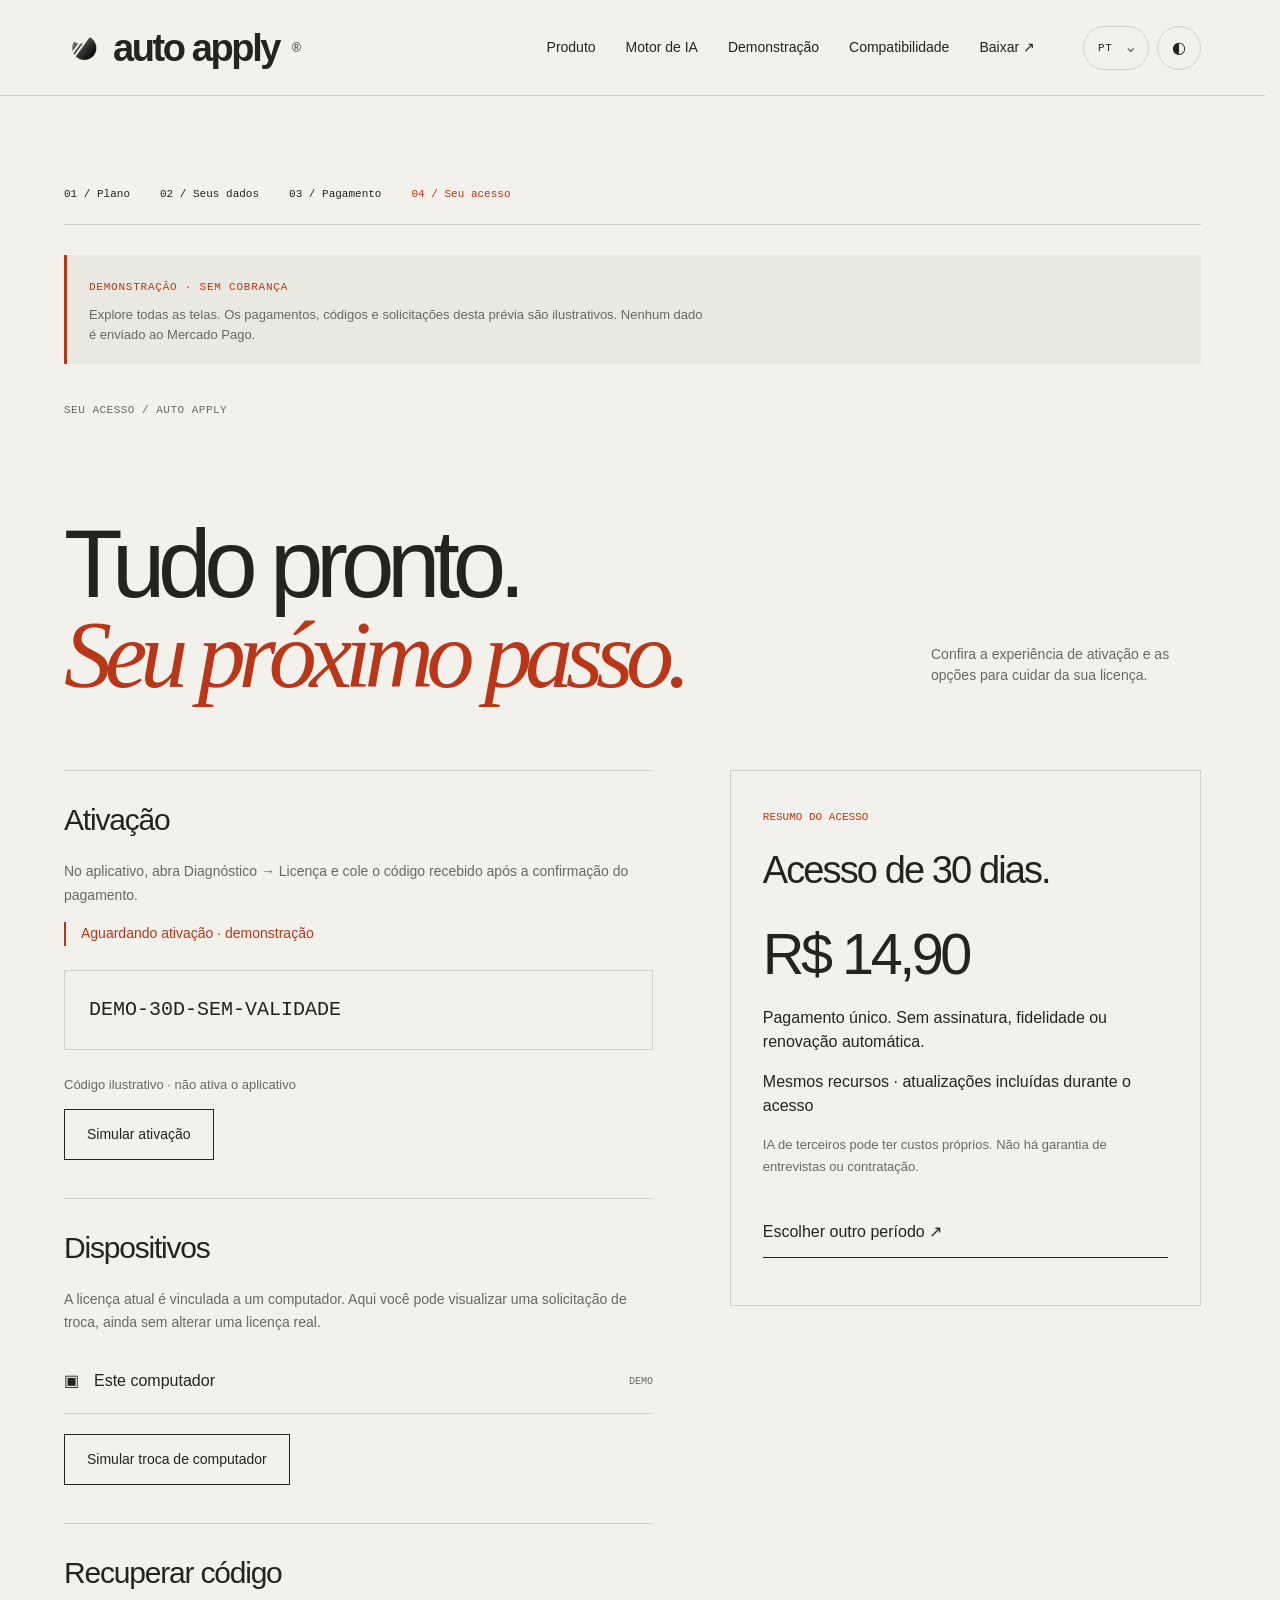
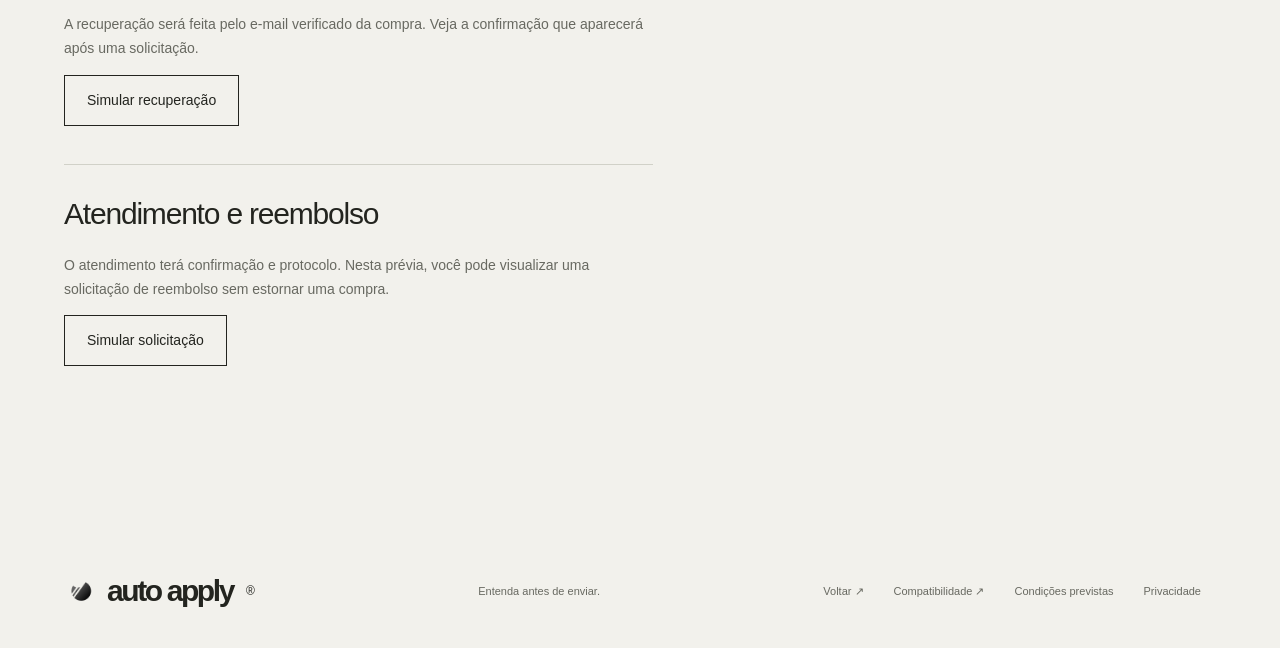
==== docs/acesso.html @ bf4cedd3 "Open the complete commercial walkthrough with isolated Mercado Pago test mode" ====
<!doctype html>
<html lang="pt-BR">
<head>
<meta charset="utf-8"><meta name="viewport" content="width=device-width,initial-scale=1"><script src="bootstrap.js"></script>
<meta name="theme-color" content="#f2f1ec"><meta name="description" content="Prévia da ativação, dispositivos, recuperação de licença e atendimento do Auto Apply."><meta property="og:title" content="Seu acesso — Auto Apply"><meta property="og:description" content="Prévia da ativação, dispositivos, recuperação de licença e atendimento do Auto Apply."><meta property="og:locale" content="pt_BR"><meta property="og:image" content="https://souzaeu.github.io/Auto-apply-downloads/assets/app-icon.png"><title>Seu acesso — Auto Apply</title><link rel="icon" type="image/svg+xml" href="assets/app-icon.png"><link rel="apple-touch-icon" href="assets/app-icon.png"><link rel="stylesheet" href="style.css?v=214"><link rel="stylesheet" href="assets/commercial.css?v=220"><script src="planos.js?v=220" type="module"></script>
<meta name="robots" content="noindex"><meta name="referrer" content="no-referrer"><script src="assets/commercial-preview.js?v=220" type="module"></script></head>
<body data-page="access"><a class="skip" data-i18n="skip" href="#main">Ir ao conteúdo</a>
<header class="header"><a class="logo" href="./" aria-label="Auto Apply, início" data-i18n-aria-label="home"><img src="assets/app-icon.png" alt=""/>auto apply<sup>®</sup></a><nav class="nav" aria-label="Principal" data-i18n-aria-label="nav"><a href="./#visao" data-i18n="nav.vision">Produto</a><a href="./#motor" data-i18n="nav.process">Motor de IA</a><a href="./#demonstracao" data-i18n="nav.explorations">Demonstração</a><a href="compatibilidade.html" data-i18n="nav.compatibility">Compatibilidade</a><a href="./#download" data-i18n="plan.download">Baixar ↗</a></nav><div class="header-actions"><div class="preferences"><label class="language-control"><span class="sr-only" data-i18n="language">Idioma</span><select class="language-select" aria-label="Idioma" data-i18n-aria-label="language"><option value="pt-BR" lang="pt-BR">PT</option><option value="en" lang="en">EN</option><option value="es" lang="es">ES</option></select><span aria-hidden="true">⌄</span></label><button class="theme-toggle" type="button" aria-label="Ativar tema escuro">◐</button></div></div><a class="plan-back" href="./" data-i18n="plan.back">Voltar ↗</a></header>
<main id="main" class="plan-page wrap"><nav class="purchase-steps" aria-label="Etapas da compra" data-i18n-aria-label="preview.steps"><a href="planos.html?demo=1&plano=30" data-preview-link data-i18n="preview.step.plan">01 / Plano</a><a href="comprar.html?demo=1&plano=30" data-preview-link data-i18n="preview.step.buy">02 / Seus dados</a><a href="checkout.html?demo=1&plano=30" data-preview-link data-i18n="preview.step.checkout">03 / Pagamento</a><a href="acesso.html?demo=1&plano=30" data-preview-link aria-current="step" data-i18n="preview.step.access">04 / Seu acesso</a></nav><div class="preview-banner"><strong  data-i18n="preview.badge">DEMONSTRAÇÃO · SEM COBRANÇA</strong><p  data-i18n="preview.notice">Explore todas as telas. Os pagamentos, códigos e solicitações desta prévia são ilustrativos. Nenhum dado é enviado ao Mercado Pago.</p></div><div class="section-tag"><span  data-i18n="access.tag">SEU ACESSO / AUTO APPLY</span></div><div class="plan-head"><h1  data-i18n="access.title">Tudo pronto.<br><em>Seu próximo passo.</em></h1><p  data-i18n="access.intro">Confira a experiência de ativação e as opções para cuidar da sua licença.</p></div><div class="purchase-layout"><section class="access-sections"><article><h2  data-i18n="access.activate">Ativação</h2><p  data-i18n="access.activateBody">No aplicativo, abra Diagnóstico → Licença e cole o código recebido após a confirmação do pagamento.</p><p id="preview-activation-state" class="access-state" role="status" data-i18n="access.waiting">Aguardando ativação · demonstração</p><code class="license-output" id="preview-access-code">DEMO-30D-SEM-VALIDADE</code><p class="commercial-fine" data-i18n="preview.code">Código ilustrativo · não ativa o aplicativo</p><button type="button" data-local-action="activate" data-i18n="access.activateButton">Simular ativação</button></article><article><h2  data-i18n="access.devices">Dispositivos</h2><p  data-i18n="access.deviceBody">A licença atual é vinculada a um computador. Aqui você pode visualizar uma solicitação de troca, ainda sem alterar uma licença real.</p><div class="device-line"><span aria-hidden="true">▣</span><span  data-i18n="access.device">Este computador</span><small>DEMO</small></div><button type="button" data-local-action="devices" data-i18n="access.change">Simular troca de computador</button><p id="preview-devices-result" role="status" hidden data-result-key="access.changed"></p></article><article><h2  data-i18n="access.recover">Recuperar código</h2><p  data-i18n="access.recoverBody">A recuperação será feita pelo e-mail verificado da compra. Veja a confirmação que aparecerá após uma solicitação.</p><button type="button" data-local-action="recover" data-i18n="access.recoverButton">Simular recuperação</button><p id="preview-recover-result" role="status" hidden data-result-key="access.recovered"></p></article><article><h2  data-i18n="access.refund">Atendimento e reembolso</h2><p  data-i18n="access.refundBody">O atendimento terá confirmação e protocolo. Nesta prévia, você pode visualizar uma solicitação de reembolso sem estornar uma compra.</p><button type="button" data-local-action="refund" data-i18n="access.refundButton">Simular solicitação</button><p id="preview-refund-result" role="status" hidden data-result-key="access.refunded"></p></article></section><aside class="purchase-summary"><span class="plan-eyebrow" data-i18n="buy.summary">RESUMO DO ACESSO</span><h2 data-preview-duration data-i18n="plan.duration30">Acesso de 30 dias.</h2><p class="offer-price" data-preview-price>R$ 14,90</p><p  data-i18n="plan.payment">Pagamento único. Sem assinatura, fidelidade ou renovação automática.</p><p  data-i18n="plan.includes">Mesmos recursos · atualizações incluídas durante o acesso</p><p class="commercial-fine" data-i18n="buy.costs">IA de terceiros pode ter custos próprios. Não há garantia de entrevistas ou contratação.</p><a href="planos.html" class="plan-action" data-i18n="preview.restart">Escolher outro período ↗</a></aside></div></main><footer class="footer wrap"><a class="logo" href="./"><img src="assets/app-icon.png" alt=""/>auto apply<sup>®</sup></a><span data-i18n="footer.tagline">Entenda antes de enviar.</span><div><a href="./" data-i18n="plan.back">Voltar ↗</a><a href="compatibilidade.html" data-i18n="footer.compatibility">Compatibilidade ↗</a><a href="termos.html" data-i18n="preview.legal">Condições previstas</a><a href="privacidade.html" data-i18n="preview.privacy">Privacidade</a></div></footer>
</body></html>
---- docs/style.css ----
@font-face {
  font-family: Forma;
  src: local('Helvetica Neue');
  font-display: swap;
}
:root {
  --paper: #f2f1ec;
  --ink: #23241f;
  --muted: #686961;
  --line: #d1d1c8;
  --accent: #f4542e;
  --ease: cubic-bezier(0.16, 1, 0.3, 1);
}
* {
  box-sizing: border-box;
}
html {
  scroll-padding-top: 95px;
}
body {
  margin: 0;
  color: var(--ink);
  background: var(--paper);
  font:
    16px/1.5 Forma,
    'Helvetica Neue',
    Arial,
    sans-serif;
  -webkit-font-smoothing: antialiased;
}
button,
a,
input,
textarea,
select {
  -webkit-tap-highlight-color: transparent;
}
a {
  color: inherit;
  text-decoration: none;
}
button {
  font: inherit;
  color: inherit;
  cursor: pointer;
}
button:disabled {
  cursor: default;
}
button,
a {
  touch-action: manipulation;
}
button {
  border: 0;
  background: none;
}
a:focus-visible,
button:focus-visible,
textarea:focus-visible,
select:focus-visible,
summary:focus-visible {
  outline: 2px solid var(--accent);
  outline-offset: 6px;
}
::selection {
  color: var(--paper);
  background: var(--accent);
}
.wrap {
  max-width: 1600px;
  margin: 0 auto;
  padding-left: 5vw;
  padding-right: 5vw;
}
.header {
  height: 96px;
  display: flex;
  align-items: center;
  justify-content: space-between;
  padding: 0 5vw;
  border-bottom: 1px solid var(--line);
  position: relative;
  z-index: 5;
}
.logo {
  display: inline-flex;
  align-items: center;
  gap: 9px;
  white-space: nowrap;
  font-size: 38px;
  line-height: 1;
  font-weight: 650;
  letter-spacing: -2.4px;
}
.logo img {
  width: 40px;
  height: 40px;
  padding: 4px;
  border-radius: 10px;
  background: transparent;
  object-fit: contain;
  flex: none;
}
.logo sup {
  font: 12px Arial;
  vertical-align: top;
  margin-left: 4px;
  letter-spacing: 0;
}
.nav {
  display: flex;
  align-items: center;
  gap: 42px;
  font-size: 14px;
}
.nav sup {
  font-size: 9px;
  margin-left: 3px;
  color: var(--muted);
}
.nav a {
  position: relative;
}
.nav a:after {
  content: '';
  height: 1px;
  position: absolute;
  left: 0;
  right: 0;
  bottom: -5px;
  background: var(--ink);
  transform: scaleX(0);
  transform-origin: left;
  transition: transform 0.4s var(--ease);
}
.nav a:hover:after {
  transform: scaleX(1);
}
.text-button {
  padding: 0;
  text-align: left;
}
.text-button span {
  margin-left: 13px;
  color: var(--accent);
}
.progress {
  position: fixed;
  top: 0;
  left: 0;
  height: 3px;
  background: var(--accent);
  width: 100%;
  transform: scaleX(0);
  transform-origin: left;
  z-index: 20;
  pointer-events: none;
}
.eyebrow,
.section-tag,
.object-caption,
.scene-count,
.project-meta,
.project-foot,
.stage-progress,
.small,
.contact-bottom > span {
  font:
    11px/1.5 'Courier New',
    monospace;
  letter-spacing: 0.045em;
}
.hero {
  position: relative;
  min-height: calc(100svh - 96px);
  padding-top: 35px;
  display: flex;
  flex-direction: column;
  isolation: isolate;
}
.hero-label {
  display: flex;
  align-items: center;
  gap: 9px;
  position: relative;
  z-index: 2;
}
.hero-label i {
  width: 7px;
  height: 7px;
  background: var(--accent);
  border-radius: 100%;
  display: inline-block;
}
.concept {
  margin-left: auto;
  color: var(--muted);
}
.hero-type {
  position: relative;
  z-index: 2;
  pointer-events: none;
  padding: 46px 0 38px;
  width: 65%;
}
h1 {
  font-size: clamp(76px, 9.1vw, 156px);
  line-height: 0.94;
  letter-spacing: -0.075em;
  font-weight: 500;
  margin: 0;
}
.line {
  display: block;
  padding-bottom: 0.1em;
  overflow: hidden;
}
.line > span {
  display: block;
}
.italic,
em {
  font-family: Georgia, 'Times New Roman', serif;
  font-weight: 400;
  font-style: italic;
  letter-spacing: -0.075em;
}
.italic {
  color: var(--accent);
}
.sculpture {
  position: absolute;
  z-index: 1;
  right: 1vw;
  top: 40px;
  width: 54%;
  height: calc(100% - 110px);
  min-height: 440px;
  display: grid;
  place-items: center;
  pointer-events: none;
}
.sculpture canvas {
  width: 100%;
  height: 100%;
  position: absolute;
  inset: 0;
  opacity: 0;
  transition: opacity 1s;
}
.sculpture.ready canvas {
  opacity: 1;
}
.sculpture.ready .sculpture-fallback {
  opacity: 0;
}
.sculpture-fallback {
  width: 60%;
  aspect-ratio: 1;
  border-radius: 48%;
  background: conic-gradient(
    from 30deg,
    #9c9e96,
    #eeeeda 12%,
    #454a44 27%,
    #e8e9e4 41%,
    #979d9b 58%,
    #333e3b 65%,
    #d8dbd6 80%,
    #9c9e96
  );
  box-shadow:
    inset 14px 8px 24px #fff9,
    20px 25px 60px #252a2a22;
  transform: rotate(-22deg);
  transition: opacity 0.5s;
  mask-image: radial-gradient(circle, transparent 27%, #000 28%);
}
.object-caption {
  position: absolute;
  left: 22%;
  right: 10%;
  bottom: 20px;
  font-size: 9px;
  display: flex;
  justify-content: space-between;
  gap: 15px;
  color: var(--muted);
}
.live-dot:before {
  content: '';
  display: inline-block;
  width: 4px;
  height: 4px;
  background: var(--accent);
  border-radius: 50%;
  margin-right: 6px;
}
.hero-bottom {
  position: relative;
  z-index: 2;
  display: flex;
  justify-content: space-between;
  align-items: flex-end;
  gap: 20px;
  padding-bottom: 28px;
  margin-top: auto;
}
.hero-bottom p {
  font-size: 14px;
  line-height: 1.5;
  margin: 0;
}
.round-link {
  display: flex;
  align-items: center;
  gap: 30px;
  font-size: 12px;
  margin-left: 15%;
}
.round-link b {
  font-size: 22px;
  font-weight: 400;
  border: 1px solid var(--line);
  border-radius: 50%;
  height: 53px;
  width: 53px;
  display: grid;
  place-items: center;
  transition:
    background 0.3s,
    color 0.3s;
}
.round-link:hover b {
  background: var(--ink);
  color: var(--paper);
}
.motion {
  font:
    11px 'Courier New',
    monospace;
  display: flex;
  gap: 7px;
  align-items: center;
  padding: 10px 0;
  color: var(--muted);
}
.vision {
  padding-top: 120px;
  padding-bottom: 120px;
  border-top: 1px solid var(--line);
}
.section-tag {
  display: flex;
  justify-content: space-between;
  gap: 20px;
  padding-bottom: 30px;
  color: var(--muted);
}
.manifesto {
  font-size: clamp(32px, 4.1vw, 65px);
  font-weight: 400;
  line-height: 1.17;
  letter-spacing: -0.045em;
  max-width: 1100px;
  margin: 40px 0 70px;
}
.manifesto em {
  color: var(--accent);
  letter-spacing: -0.05em;
}
.manifesto .word {
  display: inline-block;
}
.vision-bottom {
  display: grid;
  grid-template-columns: 1fr 1fr 1fr;
  align-items: center;
  gap: 30px;
  font-size: 14px;
  color: var(--muted);
}
.asterisk {
  color: var(--accent);
  font-size: 74px;
  line-height: 1;
}
.vision-bottom p {
  margin: 0;
}
.experiments {
  padding-top: 30px;
  background: #e9e9e2;
}
.showcase {
  position: relative;
}
.showcase-sticky {
  padding-top: 35px;
  padding-bottom: 30px;
}
.showcase-header {
  display: flex;
  align-items: flex-end;
  justify-content: space-between;
  padding-bottom: 35px;
  gap: 30px;
}
.showcase-header h2 {
  font-size: clamp(40px, 4.7vw, 74px);
  letter-spacing: -0.055em;
  line-height: 1.02;
  font-weight: 400;
  margin: 0;
}
.showcase-header h2 em {
  letter-spacing: -0.065em;
}
.showcase-header p {
  font-size: 13px;
  color: var(--muted);
  margin: 0 10% 4px 0;
}
.scene-count {
  color: var(--muted);
  white-space: nowrap;
}
.scene-count b {
  font-weight: 400;
  color: var(--ink);
  font-size: 24px;
  letter-spacing: -0.06em;
  margin-right: 6px;
}
.project-stage {
  position: relative;
}
.project {
  margin-bottom: 25px;
  position: relative;
  overflow: hidden;
  border-radius: 4px;
  background: #ded4c4;
  transform-origin: 50% 50%;
}
.project-meta,
.project-foot {
  display: flex;
  justify-content: space-between;
  align-items: center;
  padding: 19px 27px;
  font-size: 10px;
}
.project-meta > span:first-child {
  font-family: Arial, sans-serif;
  font-size: 25px;
  letter-spacing: -1px;
  font-weight: 500;
}
.project-meta > span:last-child {
  font-size: 9px;
  letter-spacing: 0.12em;
}
.project-foot {
  position: relative;
  z-index: 2;
  border-top: 1px solid #2222;
}
.project-foot button {
  padding: 8px 0;
  font: inherit;
  display: flex;
  align-items: center;
  gap: 28px;
}
.project-foot button span {
  font-size: 21px;
  line-height: 0.5;
  transition: transform 0.3s;
}
.project-foot button:hover span {
  transform: translate(3px, -3px);
}
.orbe-art,
.nexo-art,
.essencia-art {
  height: clamp(300px, 35vh, 440px);
  position: relative;
  overflow: hidden;
  margin: 0 26px;
}
.orbe-art {
  background: repeating-linear-gradient(0deg, transparent 0 31px, #2221 32px 33px), linear-gradient(135deg, #bdb3a4, #ddd2c1);
}
.arch {
  position: absolute;
  bottom: -25%;
  height: 130%;
  width: 34%;
  border-radius: 50% 50% 0 0;
  box-shadow:
    inset 20px 0 25px #fff4,
    25px 10px 40px #39382d44;
  transform: rotate(20deg);
  background: linear-gradient(90deg, #8b8b7c, #d6cfc0 45%, #c2b9a5);
}
.arch-one {
  left: 46%;
  z-index: 2;
}
.arch-two {
  left: 67%;
  z-index: 1;
  background: linear-gradient(90deg, #89887d, #c3beac);
}
.arch-three {
  width: 29%;
  left: 86%;
  z-index: 0;
}
.orbe-sun {
  position: absolute;
  border-radius: 50%;
  height: 120px;
  width: 120px;
  background: #eddfba;
  left: 7%;
  top: 15%;
  filter: blur(1px);
  opacity: 0.8;
}
.art-caption {
  position: absolute;
  left: 5%;
  bottom: 15%;
  font-size: clamp(35px, 4.6vw, 73px);
  line-height: 0.95;
  letter-spacing: -0.06em;
  z-index: 3;
  color: #f7f4e8;
}
.art-note {
  position: absolute;
  left: 6%;
  top: 12%;
  font: 9px 'Courier New';
  z-index: 3;
  letter-spacing: 0.07em;
}
.project-nexo {
  background: #c6c6ef;
}
.nexo-mark {
  margin-left: 3px;
  color: #5b45c4;
}
.nexo-art {
  background: repeating-linear-gradient(90deg, transparent 0 48px, #fff1 49px 50px), linear-gradient(135deg, #323277, #5452a1);
  color: #f0f0ff;
}
.nexo-head {
  position: absolute;
  z-index: 2;
  left: 7%;
  top: 19%;
  font-size: clamp(40px, 5vw, 80px);
  line-height: 0.95;
  letter-spacing: -0.065em;
}
.nexo-head em {
  color: #c0b5fc;
}
.orbit-system {
  position: absolute;
  width: 380px;
  height: 380px;
  right: 2%;
  top: 50%;
  transform: translateY(-50%);
  perspective: 600px;
}
.orbit {
  position: absolute;
  inset: 10%;
  border: 1px solid #c8c0ff88;
  border-radius: 50%;
}
.o1 {
  transform: rotateY(60deg) rotateZ(-20deg);
}
.o2 {
  transform: rotateX(62deg) rotateY(10deg);
}
.o3 {
  transform: rotate(-23deg);
}
.orbit-core {
  position: absolute;
  inset: 33%;
  display: grid;
  place-items: center;
  border-radius: 28%;
  background: linear-gradient(135deg, #d8d1ff, #7b6fcd);
  font-size: 76px;
  font-weight: 600;
  line-height: 1;
  color: #393179;
  box-shadow:
    inset 8px 10px 20px #fff6,
    20px 25px 40px #17173d55;
  transform: rotate(-12deg);
}
.orbit-satellite {
  position: absolute;
  top: 26%;
  right: 6%;
  width: 58px;
  height: 58px;
  display: grid;
  place-items: center;
  border-radius: 50%;
  font-size: 25px;
  color: #393179;
  background: #dcd6ff;
}
.nexo-chip {
  position: absolute;
  bottom: 9%;
  left: 7%;
  font: 10px 'Courier New';
  border: 1px solid #bab3e86b;
  border-radius: 30px;
  padding: 8px 14px;
}
.project-essencia {
  background: #d2d7bd;
}
.essencia-art {
  background: repeating-linear-gradient(0deg, transparent 0 39px, #26331b18 40px 41px), linear-gradient(135deg, #a9b497, #d0d8bf);
}
.essencia-title {
  position: absolute;
  left: 7%;
  top: 20%;
  font-family: Georgia, serif;
  font-size: clamp(40px, 5.5vw, 86px);
  line-height: 0.98;
  letter-spacing: -0.06em;
  color: #f7f2df;
  z-index: 2;
}
.essencia-note {
  position: absolute;
  bottom: 9%;
  left: 7%;
  font: 10px/1.6 'Courier New';
  color: #f7f2df;
}
.vase {
  position: absolute;
  right: 10%;
  top: 7%;
  height: 90%;
  width: 250px;
}
.vase-body {
  position: absolute;
  bottom: 7%;
  left: 10%;
  width: 70%;
  height: 60%;
  border-radius: 42% 42% 35% 35%;
  background: linear-gradient(100deg, #a66345, #dca47c 42%, #c28561 70%, #8c5035);
  box-shadow:
    inset 4px 0 10px #fff3,
    20px 20px 40px #37432a33;
  z-index: 2;
}
.vase-neck {
  position: absolute;
  bottom: 56%;
  left: 34%;
  width: 23%;
  height: 20%;
  border-radius: 5px 5px 30% 30%;
  background: linear-gradient(90deg, #ae6b4c, #d59d75, #a35e40);
  z-index: 3;
}
.vase-shadow {
  position: absolute;
  bottom: 0;
  left: 0;
  width: 100%;
  height: 14%;
  background: #49513855;
  filter: blur(13px);
  border-radius: 50%;
}
.stem {
  position: absolute;
  bottom: 70%;
  left: 45%;
  height: 50%;
  border-left: 3px solid #4f6041;
  transform-origin: bottom;
  transform: rotate(15deg);
  z-index: 1;
}
.stem:before,
.stem:after {
  content: '';
  position: absolute;
  left: 0;
  top: 0;
  width: 45px;
  height: 85px;
  border-radius: 0 100% 0 100%;
  background: linear-gradient(45deg, #526348, #7a8960);
  transform: rotate(10deg);
}
.stem:after {
  left: -38px;
  top: 40px;
  transform: scaleX(-1) rotate(-15deg);
}
.stem.s2 {
  transform: rotate(-22deg);
  height: 40%;
}
.stage-progress {
  display: flex;
  gap: 7px;
  justify-content: center;
  margin-top: 15px;
}
.stage-progress span {
  height: 2px;
  width: 32px;
  background: #c9cac2;
}
.stage-progress span.active {
  background: var(--ink);
}
.approach {
  padding-top: 110px;
  padding-bottom: 100px;
}
.approach-head {
  display: flex;
  justify-content: space-between;
  align-items: flex-end;
  gap: 30px;
  margin: 35px 0 55px;
}
.approach-head h2 {
  font-size: clamp(35px, 4vw, 63px);
  font-weight: 400;
  letter-spacing: -0.055em;
  line-height: 1.08;
  margin: 0;
}
.approach-head em {
  color: var(--muted);
}
.approach-head p {
  font-size: 13px;
  color: var(--muted);
  margin: 0;
}
.approach-rows article {
  display: grid;
  grid-template-columns: 8% 1fr 30% 5%;
  gap: 20px;
  align-items: center;
  border-top: 1px solid var(--line);
  padding: 29px 0;
}
.approach-rows article > span {
  font: 11px 'Courier New';
  color: var(--muted);
}
.approach-rows h3 {
  font-size: 23px;
  line-height: 1.2;
  font-weight: 400;
  letter-spacing: -0.035em;
  margin: 0;
}
.approach-rows p {
  font-size: 13px;
  color: var(--muted);
  margin: 0;
}
.approach-rows b {
  font-size: 24px;
  text-align: right;
  font-weight: 400;
  color: var(--accent);
}
.contact {
  background: var(--accent);
  padding-top: 45px;
  padding-bottom: 40px;
  color: #f8f2e8;
}
.contact .section-tag {
  color: #f8f2e8bb;
}
.contact-title {
  font-size: clamp(70px, 13vw, 210px);
  letter-spacing: -0.075em;
  line-height: 0.94;
  font-weight: 500;
  text-align: left;
  position: relative;
  width: 100%;
  padding: 42px 0 50px;
  color: inherit;
}
.contact-title em {
  letter-spacing: -0.085em;
}
.contact-arrow {
  position: absolute;
  right: 1vw;
  top: 20%;
  font-size: clamp(110px, 20vw, 300px);
  line-height: 1;
  font-weight: 300;
  transition: transform 0.7s var(--ease);
}
.contact-title:hover .contact-arrow {
  transform: translate(15px, -15px);
}
.contact-bottom {
  display: flex;
  justify-content: space-between;
  align-items: flex-end;
}
.contact-bottom p {
  font-size: 14px;
  line-height: 1.5;
  margin: 0;
}
.contact-bottom > span {
  font-size: 9px;
  text-align: right;
  color: #f8f2e8bb;
}
.footer {
  padding-top: 35px;
  padding-bottom: 35px;
  display: flex;
  align-items: center;
  justify-content: space-between;
  gap: 30px;
  font-size: 11px;
  color: var(--muted);
}
.footer .logo {
  color: var(--ink);
  font-size: 30px;
}
.footer .logo img {
  width: 34px;
  height: 34px;
}
.footer > div {
  display: flex;
  gap: 30px;
}
.menu-button,
.mobile-nav {
  display: none;
}
.dialog {
  position: fixed;
  border: 0;
  background: var(--paper);
  color: var(--ink);
  width: min(560px, calc(100% - 30px));
  max-height: 90svh;
  padding: 45px;
  overflow: auto;
  border-radius: 5px;
  box-shadow: 0 15px 100px #0003;
}
.dialog::backdrop {
  background: #20221ec2;
  backdrop-filter: blur(8px);
}
.dialog-close {
  position: absolute;
  right: 20px;
  top: 12px;
  font-size: 30px;
}
.dialog h2 {
  font-size: 52px;
  line-height: 1;
  letter-spacing: -0.055em;
  font-weight: 400;
  margin: 25px 0;
}
.dialog h2 em {
  color: var(--accent);
}
.dialog p {
  font-size: 14px;
  color: var(--muted);
}
.dialog label {
  display: block;
  font-size: 12px;
  margin: 22px 0 9px;
}
.dialog select,
.dialog textarea {
  width: 100%;
  background: transparent;
  border: 1px solid #acada4;
  color: var(--ink);
  border-radius: 3px;
  font: 14px/1.5 Arial;
  padding: 12px;
}
.dialog textarea {
  resize: vertical;
  min-height: 100px;
}
.button {
  background: var(--ink);
  color: var(--paper);
  padding: 15px 20px;
  font-size: 13px;
  border-radius: 3px;
  margin-top: 20px;
  transition: background 0.25s;
}
.button:hover {
  background: #45473e;
}
.dialog pre {
  white-space: pre-wrap;
  overflow-wrap: anywhere;
  font: 13px/1.6 'Courier New';
  padding: 20px;
  background: #e6e6de;
}
.dialog dt {
  font-size: 11px;
  text-transform: uppercase;
  letter-spacing: 0.1em;
  margin-top: 25px;
}
.dialog dd {
  margin: 6px 0 0;
  font-size: 15px;
}
.dialog .small {
  font-size: 10px;
}
.skip {
  position: fixed;
  top: -100px;
  left: 10px;
  z-index: 50;
  background: var(--ink);
  color: var(--paper);
  padding: 10px;
}
.skip:focus {
  top: 10px;
}
.nojs {
  padding: 20px;
  border-top: 1px solid var(--line);
  font-size: 13px;
}
.motion-off *,
.motion-off *:before,
.motion-off *:after {
  animation: none !important;
  scroll-behavior: auto !important;
}
.motion-off .showcase {
  height: auto !important;
}
.motion-off .showcase-sticky {
  position: relative !important;
  top: auto !important;
}
.motion-off .project {
  position: relative !important;
  inset: auto !important;
  opacity: 1 !important;
  transform: none !important;
  visibility: visible !important;
}
.motion-off .project-stage {
  height: auto !important;
}
.motion-off .stage-progress {
  display: none;
}
.motion-off .word {
  opacity: 1 !important;
}
.motion-off .hero-type .line > span {
  transform: none !important;
}
@media (min-width: 801px) {
  .enhanced .showcase {
    height: 290vh;
  }
  .enhanced .showcase-sticky {
    position: sticky;
    top: 0;
    min-height: 100svh;
    display: flex;
    flex-direction: column;
    justify-content: center;
  }
  .enhanced .showcase-sticky > .wrap {
    width: 100%;
  }
  .enhanced .project-stage {
    height: calc(clamp(300px, 35vh, 440px) + 140px);
  }
  .enhanced .project {
    position: absolute;
    inset: 0 5vw;
    margin: 0;
  }
  .enhanced .project:not(:first-child) {
    opacity: 0;
    visibility: hidden;
  }
}
@media (min-width: 1500px) {
  .hero-type {
    padding-top: 70px;
  }
  .hero {
    max-height: 1100px;
  }
  .sculpture {
    height: calc(100% - 80px);
  }
}
@media (max-width: 1100px) {
  .nav {
    gap: 25px;
  }
  .hero-type {
    width: 70%;
    padding-top: 70px;
  }
  h1 {
    font-size: 10.5vw;
  }
  .hero {
    min-height: 780px;
  }
  .sculpture {
    top: 50px;
    right: 0;
    width: 57%;
  }
  .hero-bottom {
    gap: 20px;
  }
  .round-link {
    margin-left: 0;
  }
  .object-caption {
    left: 25%;
    right: 10%;
    font-size: 8px;
  }
  .live-dot {
    display: none;
  }
  .approach-head p {
    max-width: 240px;
  }
  .approach-rows h3 {
    font-size: 21px;
  }
  .orbit-system {
    right: -3%;
    width: 320px;
    height: 320px;
  }
  .vase {
    right: 3%;
  }
}
@media (max-width: 800px) {
  .header {
    height: 77px;
  }
  .logo {
    font-size: 32px;
  }
  .logo img {
    width: 34px;
    height: 34px;
  }
  .wrap {
    padding-left: 6vw;
    padding-right: 6vw;
  }
  .header {
    padding: 0 6vw;
  }
  .nav {
    display: none;
  }
  .menu-button {
    display: flex;
    align-items: center;
    gap: 20px;
    font-size: 12px;
    padding: 10px 0;
  }
  .menu-button span {
    font-size: 24px;
  }
  .mobile-nav:not([hidden]) {
    display: flex;
    position: absolute;
    top: 77px;
    left: 0;
    right: 0;
    background: var(--paper);
    padding: 25px 6vw;
    z-index: 10;
    gap: 25px;
    border-bottom: 1px solid var(--line);
    flex-direction: column;
  }
  .mobile-nav button {
    padding: 0;
    text-align: left;
  }
  .hero {
    min-height: 0;
    padding-top: 25px;
  }
  .hero-label {
    font-size: 9px;
    letter-spacing: 0;
    flex-wrap: wrap;
  }
  .concept {
    display: none;
  }
  .hero-type {
    padding: 35px 0 0;
    width: 100%;
  }
  h1 {
    font-size: clamp(70px, 14vw, 110px);
  }
  .hero-type .line:nth-child(2) {
    display: inline-block;
    vertical-align: top;
    margin-right: 0.05em;
  }
  .hero-type .line:nth-child(3) {
    display: block;
  }
  .sculpture {
    position: relative;
    width: 100%;
    height: 390px;
    min-height: 0;
    right: auto;
    top: auto;
    margin: -15px 0 -5px;
    z-index: 0;
  }
  .object-caption {
    left: 0;
    right: 0;
    bottom: 12px;
    font-size: 8px;
  }
  .live-dot {
    display: inline;
  }
  .hero-bottom {
    flex-wrap: wrap;
    align-items: flex-end;
    padding: 25px 0 30px;
    border-top: 1px solid var(--line);
  }
  .hero-bottom p {
    font-size: 12px;
  }
  .round-link {
    margin-left: auto;
    gap: 12px;
  }
  .round-link span {
    font-size: 11px;
  }
  .round-link b {
    height: 40px;
    width: 40px;
  }
  .motion {
    width: 100%;
    padding-bottom: 0;
    font-size: 10px;
    margin-top: 8px;
  }
  .vision {
    padding-top: 65px;
    padding-bottom: 65px;
  }
  .section-tag {
    font-size: 9px;
    padding-bottom: 15px;
    align-items: start;
  }
  .section-tag span:last-child {
    text-align: right;
    max-width: 48%;
  }
  .manifesto {
    font-size: 37px;
    margin: 30px 0 40px;
  }
  .vision-bottom {
    grid-template-columns: 50px 1fr;
    font-size: 12px;
    gap: 15px;
  }
  .vision-bottom p:last-child {
    grid-column: 2;
  }
  .asterisk {
    font-size: 44px;
    grid-row: span 2;
  }
  .showcase-sticky {
    padding: 20px 0 35px;
  }
  .showcase-header {
    align-items: center;
    padding-bottom: 25px;
  }
  .showcase-header h2 {
    font-size: 42px;
  }
  .showcase-header p {
    display: none;
  }
  .scene-count {
    display: none;
  }
  .project {
    margin-bottom: 25px;
  }
  .project-meta,
  .project-foot {
    padding: 15px 16px;
    font-size: 9px;
    gap: 8px;
  }
  .project-meta > span:first-child {
    font-size: 22px;
  }
  .project-meta > span:last-child {
    font-size: 8px;
  }
  .orbe-art,
  .nexo-art,
  .essencia-art {
    margin: 0 15px;
    height: 340px;
  }
  .art-caption {
    font-size: 43px;
    bottom: 12%;
    left: 7%;
  }
  .arch-one {
    left: 57%;
    width: 43%;
  }
  .arch-two {
    left: 82%;
    width: 43%;
  }
  .orbe-sun {
    top: 15%;
    left: 6%;
    width: 90px;
    height: 90px;
  }
  .art-note {
    top: 10%;
    font-size: 8px;
  }
  .nexo-head {
    top: 12%;
    font-size: 49px;
  }
  .orbit-system {
    right: -21%;
    top: 65%;
    width: 270px;
    height: 270px;
    opacity: 0.85;
  }
  .orbit-core {
    font-size: 60px;
  }
  .nexo-chip {
    bottom: 10%;
    font-size: 8px;
    padding: 6px 9px;
  }
  .essencia-title {
    top: 12%;
    font-size: 48px;
  }
  .vase {
    right: -15%;
    width: 210px;
    top: 15%;
    height: 85%;
  }
  .essencia-note {
    bottom: 12%;
    font-size: 8px;
    max-width: 45%;
  }
  .project-foot > span {
    max-width: 50%;
    font-size: 8px;
  }
  .project-foot button {
    font-size: 9px;
    gap: 10px;
    min-height: 28px;
  }
  .stage-progress {
    display: none;
  }
  .approach {
    padding-top: 65px;
    padding-bottom: 65px;
  }
  .approach-head {
    display: block;
    margin: 30px 0 35px;
  }
  .approach-head h2 {
    font-size: 37px;
  }
  .approach-head p {
    max-width: 100%;
    margin-top: 25px;
    font-size: 12px;
  }
  .approach-rows article {
    grid-template-columns: 25px 1fr 20px;
    gap: 14px;
    padding: 23px 0;
  }
  .approach-rows h3 {
    font-size: 21px;
    line-height: 1.15;
  }
  .approach-rows p {
    grid-column: 2;
    font-size: 12px;
  }
  .approach-rows b {
    grid-column: 3;
    grid-row: 1 / span 2;
    font-size: 20px;
  }
  .contact {
    padding-top: 30px;
    padding-bottom: 30px;
  }
  .contact-title {
    font-size: 18vw;
    padding: 40px 0 50px;
  }
  .contact-arrow {
    font-size: 25vw;
    right: 0;
    top: 28%;
  }
  .contact-bottom {
    display: block;
  }
  .contact-bottom p {
    font-size: 12px;
  }
  .contact-bottom > span {
    display: block;
    text-align: left;
    margin-top: 20px;
    font-size: 8px;
  }
  .footer {
    padding-top: 28px;
    padding-bottom: 28px;
    gap: 25px;
    flex-wrap: wrap;
  }
  .footer > span {
    font-size: 10px;
  }
  .footer > div {
    width: 100%;
    font-size: 9px;
    justify-content: space-between;
    gap: 12px;
  }
  .dialog {
    padding: 35px 25px;
  }
  .dialog h2 {
    font-size: 45px;
  }
}
@media (prefers-reduced-motion: reduce) {
  *,
  *:before,
  *:after {
    animation: none !important;
    scroll-behavior: auto !important;
    transition: none !important;
  }
  .enhanced .showcase {
    height: auto;
  }
  .enhanced .showcase-sticky {
    position: relative;
    min-height: 0;
  }
  .enhanced .project-stage {
    height: auto;
  }
  .enhanced .project {
    position: relative;
    inset: auto;
    opacity: 1 !important;
    visibility: visible !important;
    transform: none !important;
    margin-bottom: 25px;
  }
  .stage-progress {
    display: none;
  }
  .manifesto .word {
    opacity: 1 !important;
  }
}
@keyframes compatible-turn {
  0%,
  100% {
    transform: perspective(900px) rotateY(-20deg) rotateZ(-22deg) translateY(0);
  }
  50% {
    transform: perspective(900px) rotateY(20deg) rotateZ(10deg) translateY(-12px);
  }
}
@media (prefers-reduced-motion: no-preference) {
  .sculpture:not(.ready) .sculpture-fallback {
    animation: compatible-turn 12s ease-in-out infinite;
  }
}
/* Navigation and CTA refinement — explicit actions, stable anchor arrivals. */
html {
  scrollbar-gutter: stable;
}
.header {
  position: sticky;
  top: 0;
  background: rgba(242, 241, 236, 0.96);
  backdrop-filter: blur(14px);
  z-index: 15;
}
.vision-arrived .manifesto .word {
  opacity: 1 !important;
}
section[tabindex='-1']:focus {
  outline: none;
}
.round-link {
  margin-left: 0;
  min-height: 56px;
  padding: 7px 8px 7px 24px;
  gap: 24px;
  border-radius: 40px;
  background: var(--ink);
  color: var(--paper);
  font-size: 13px;
  transition:
    background 0.25s,
    box-shadow 0.25s;
}
.round-link b {
  width: 40px;
  height: 40px;
  font-size: 20px;
  border: 0;
  background: var(--paper);
  color: var(--ink);
  transition: transform 0.3s var(--ease);
}
.round-link:hover {
  background: #3e4037;
  box-shadow: 0 5px 18px #23241f18;
}
.round-link:hover b {
  background: var(--paper);
  color: var(--ink);
  transform: translateY(2px);
}
.round-link:active {
  transform: scale(0.985);
}
.contact-title {
  margin: 0;
  cursor: default;
}
.contact-invite {
  padding-bottom: 40px;
}
.contact-invite .contact-title {
  padding-bottom: 30px;
}
.contact-cta {
  display: flex;
  align-items: center;
  justify-content: space-between;
  gap: 38px;
  min-height: 64px;
  padding: 10px 12px 10px 28px;
  background: var(--paper);
  color: var(--ink);
  border-radius: 40px;
  font-size: 16px;
  font-weight: 600;
  box-shadow: 0 3px 0 #23241f15;
  transition:
    background 0.25s,
    box-shadow 0.25s;
}
.contact-cta span {
  width: 42px;
  height: 42px;
  display: grid;
  place-items: center;
  border-radius: 50%;
  background: var(--ink);
  color: var(--paper);
  font-size: 24px;
  font-weight: 400;
  transition: transform 0.3s var(--ease);
}
.contact-cta:hover {
  background: #fff;
  box-shadow: 0 8px 28px #74241425;
}
.contact-cta:hover span {
  transform: rotate(45deg);
}
.contact-cta:active {
  transform: translateY(2px);
}
.contact-cta:focus-visible {
  outline: 3px solid var(--ink);
  outline-offset: 5px;
}
.menu-open {
  overflow: hidden;
}
.mobile-nav:not([open]) {
  display: none !important;
}
.mobile-nav[open] {
  display: flex;
  flex-direction: column;
  position: fixed;
  inset: 90px 16px auto;
  margin: 0 auto;
  width: calc(100% - 32px);
  max-width: 520px;
  max-height: calc(100dvh - 110px);
  padding: 24px;
  border: 1px solid var(--line);
  border-radius: 18px;
  background: var(--paper);
  color: var(--ink);
  box-shadow: 0 24px 70px #0003;
  overflow-y: auto;
  overscroll-behavior: contain;
  gap: 0;
  animation: menu-enter 0.25s var(--ease);
}
.mobile-nav::backdrop {
  background: #23241f70;
  backdrop-filter: blur(6px);
}
.mobile-nav-head {
  display: flex;
  align-items: center;
  justify-content: space-between;
  padding-bottom: 16px;
}
.mobile-nav-head > span {
  font:
    11px 'Courier New',
    monospace;
  text-transform: uppercase;
  letter-spacing: 0.07em;
  color: var(--muted);
}
.mobile-close {
  display: grid;
  place-items: center;
  min-width: 44px;
  min-height: 44px;
  border: 1px solid var(--line);
  border-radius: 50%;
  font-size: 27px;
  line-height: 1;
}
.mobile-nav nav {
  display: flex;
  flex-direction: column;
}
.mobile-nav nav a {
  display: grid;
  grid-template-columns: 25px 1fr 25px;
  align-items: center;
  gap: 12px;
  min-height: 66px;
  padding: 13px 0;
  border-top: 1px solid var(--line);
  font-size: 25px;
  letter-spacing: -0.04em;
}
.mobile-nav nav small {
  font:
    10px 'Courier New',
    monospace;
  color: var(--muted);
  letter-spacing: 0;
}
.mobile-nav nav a > span {
  font-size: 22px;
  color: var(--accent);
  text-align: right;
}
.mobile-nav .mobile-cta {
  display: flex;
  align-items: center;
  justify-content: space-between;
  min-height: 56px;
  border-radius: 30px;
  background: var(--ink);
  color: var(--paper);
  padding: 14px 20px;
  margin-top: 20px;
  font-size: 14px;
  font-weight: 600;
}
.mobile-cta span {
  font-size: 22px;
}
.mobile-nav-note {
  font-size: 11px;
  color: var(--muted);
  text-align: center;
  margin: 15px 0 0;
}
@keyframes menu-enter {
  from {
    opacity: 0;
    transform: translateY(-8px);
  }
  to {
    opacity: 1;
    transform: translateY(0);
  }
}
@media (max-width: 800px) {
  .menu-button {
    min-height: 44px;
    gap: 13px;
    border: 1px solid #aeafa5;
    border-radius: 30px;
    padding: 10px 16px;
    font-size: 12px;
    font-weight: 600;
  }
  .menu-icon {
    width: 17px;
    display: flex;
    flex-direction: column;
    gap: 5px;
  }
  .menu-icon i {
    height: 1.5px;
    width: 17px;
    background: var(--ink);
    display: block;
  }
  .hero-bottom {
    display: grid;
    grid-template-columns: 1fr;
    gap: 22px;
    align-items: stretch;
  }
  .hero-bottom p {
    font-size: 13px;
  }
  .hero-bottom .round-link {
    width: 100%;
    margin: 0;
    min-height: 58px;
    justify-content: space-between;
    padding-left: 22px;
  }
  .round-link span {
    font-size: 14px;
  }
  .round-link b {
    height: 42px;
    width: 42px;
  }
  .hero-bottom .motion {
    margin: 0;
    width: auto;
    justify-self: start;
    min-height: 44px;
    padding: 10px 0;
  }
  .contact-invite {
    padding-bottom: 30px;
  }
  .contact-invite .contact-title {
    padding-bottom: 32px;
  }
  .contact-cta {
    width: 100%;
    font-size: 15px;
    min-height: 62px;
    padding-left: 22px;
    gap: 18px;
  }
  .contact-title .contact-arrow {
    top: 25%;
  }
  .header {
    height: 77px;
  }
  .mobile-nav[open] {
    top: 89px;
  }
}
@media (prefers-reduced-motion: reduce) {
  .mobile-nav[open] {
    animation: none;
  }
  .round-link,
  .contact-cta,
  .contact-cta span {
    transition: none;
  }
}

/* Preferences and refinements share semantic tokens across both themes. */
:root {
  color-scheme: light;
  --surface: #e9e9e2;
  --header-bg: rgba(242, 241, 236, 0.96);
  --accent-text: #b93618;
  --contact: #f4542e;
  --contact-ink: #261b13;
  --hover: #e3e3da;
  --field: #f8f7f3;
}
:root[data-theme='dark'] {
  color-scheme: dark;
  --paper: #191b18;
  --ink: #eeeee5;
  --muted: #b0b3a7;
  --line: #44483e;
  --surface: #22251f;
  --header-bg: rgba(25, 27, 24, 0.96);
  --accent: #ff7956;
  --accent-text: #ff7956;
  --contact: #de5a38;
  --contact-ink: #1c160e;
  --hover: #30352c;
  --field: #23271f;
}
body {
  transition:
    background-color 0.25s,
    color 0.25s;
}
.header {
  background: var(--header-bg);
  gap: 24px;
}
.header-actions,
.preferences {
  display: flex;
  align-items: center;
  gap: 8px;
}
.nav {
  margin-left: auto;
  gap: 30px;
  margin-right: 24px;
}
.nav a,
.nav button {
  padding: 12px 0;
  min-height: 44px;
  display: flex;
  align-items: center;
  white-space: nowrap;
}
.nav a:after {
  bottom: 6px;
  background: var(--accent-text);
}
.nav a[aria-current]:after {
  transform: scaleX(1);
}
.nav a[aria-current] {
  color: var(--accent-text);
}
.text-button:hover {
  color: var(--accent-text);
}
.theme-toggle {
  width: 44px;
  height: 44px;
  display: grid;
  place-items: center;
  border: 1px solid var(--line);
  border-radius: 50%;
  transition:
    background 0.2s,
    border-color 0.2s;
}
.theme-toggle:hover {
  background: var(--hover);
  border-color: var(--muted);
}
.theme-toggle svg {
  width: 20px;
  height: 20px;
  grid-area: 1/1;
}
.icon-sun {
  display: none;
}
:root[data-theme='dark'] .icon-moon {
  display: none;
}
:root[data-theme='dark'] .icon-sun {
  display: block;
}
.language-control {
  position: relative;
  display: flex;
  align-items: center;
  min-height: 44px;
}
.language-control select {
  appearance: none;
  -webkit-appearance: none;
  font:
    11px 'Courier New',
    monospace;
  letter-spacing: 0.06em;
  background: transparent;
  color: var(--ink);
  border: 1px solid var(--line);
  border-radius: 24px;
  min-height: 44px;
  min-width: 66px;
  padding: 10px 26px 10px 14px;
  cursor: pointer;
}
.language-control > span:last-child {
  position: absolute;
  right: 12px;
  top: 9px;
  pointer-events: none;
  color: var(--muted);
}
.language-control option {
  background: var(--paper);
  color: var(--ink);
}
.sr-only {
  position: absolute;
  width: 1px;
  height: 1px;
  margin: -1px;
  padding: 0;
  overflow: hidden;
  clip-path: inset(50%);
  white-space: nowrap;
  border: 0;
}
.mobile-preferences {
  display: flex;
  align-items: center;
  justify-content: space-between;
  gap: 12px;
  margin-top: 22px;
  padding-top: 18px;
  border-top: 1px solid var(--line);
}
.mobile-preferences > span {
  font:
    11px 'Courier New',
    monospace;
  color: var(--muted);
}
.mobile-nav .theme-toggle {
  padding: 0;
}
.mobile-nav .language-control {
  margin: 0;
}
.mobile-nav .theme-toggle svg {
  width: 20px;
}
.experiments {
  background: var(--surface);
}
.manifesto em {
  color: var(--accent-text);
}
.project {
  color: #23241f;
  color-scheme: light;
}
.project :focus-visible {
  outline-color: #23241f;
}
.project-foot button {
  min-height: 44px;
}
.project-foot button:hover {
  color: #000;
}
.orbe-art {
  isolation: isolate;
}
.art-caption {
  color: #24251e;
  text-shadow: 0 1px 15px #ded4c466;
}
.essencia-title,
.essencia-note {
  color: #253221;
}
.art-note {
  color: #23241f;
}
.contact {
  background: var(--contact);
  color: var(--contact-ink);
}
.contact .section-tag,
.contact-bottom > span {
  color: var(--contact-ink);
}
.contact-cta {
  background: #f2f1ec;
  color: #23241f;
}
.contact-cta span {
  background: #23241f;
  color: #f2f1ec;
}
.contact-cta:focus-visible {
  outline-color: var(--contact-ink);
}
.contact-title:hover .contact-arrow {
  transform: none;
}
.contact-title {
  font-size: clamp(68px, 11vw, 180px);
  padding-right: 14%;
}
.contact-arrow {
  font-size: clamp(90px, 15vw, 230px);
}
.round-link {
  transition:
    background 0.25s,
    box-shadow 0.25s,
    transform 0.2s;
}
.round-link:hover {
  background: var(--ink);
  box-shadow: 0 5px 22px #0002;
}
.round-link:hover b {
  transform: translateY(3px);
}
.round-link:focus-visible {
  outline-color: var(--accent-text);
}
.round-link:active {
  transform: scale(0.985);
}
.dialog {
  border: 1px solid var(--line);
  border-radius: 14px;
  overscroll-behavior: contain;
}
.dialog-close {
  width: 44px;
  height: 44px;
  border-radius: 50%;
  border: 1px solid var(--line);
  top: 14px;
  right: 14px;
  display: grid;
  place-items: center;
  font-size: 26px;
}
.dialog select,
.dialog textarea {
  background: var(--field);
  border-color: var(--line);
}
.dialog h2 em {
  color: var(--accent-text);
}
.dialog pre {
  background: var(--surface);
}
.button {
  min-height: 48px;
  border-radius: 26px;
  padding: 13px 22px;
}
.button:hover {
  background: var(--ink);
  box-shadow: 0 4px 18px #0002;
}
.dialog .text-button {
  min-height: 44px;
}
.modal-open {
  overflow: hidden;
}
.mobile-nav nav a:hover,
.mobile-nav nav a[aria-current] {
  color: var(--accent-text);
}
.mobile-nav .mobile-cta:hover {
  opacity: 0.85;
}
.menu-button {
  border-color: var(--line);
}
.menu-button:hover,
.mobile-close:hover,
.dialog-close:hover {
  background: var(--hover);
}
.sculpture.scene-idle .sculpture-fallback {
  animation-play-state: paused !important;
}
:root[data-theme='dark'] .sculpture-fallback {
  box-shadow:
    inset 14px 8px 24px #fff7,
    20px 25px 60px #0006;
}
.motion-off *,
.motion-off *:before,
.motion-off *:after {
  transition: none !important;
}
.footer a:not(.logo) {
  min-height: 44px;
  display: inline-flex;
  align-items: center;
}
.footer a:hover {
  text-decoration: underline;
  text-underline-offset: 5px;
}
.motion {
  min-height: 44px;
}
.js .stage-progress {
  display: flex;
}
html:not(.js) .menu-button,
html:not(.js) .preferences,
html:not(.js) [data-brief],
html:not(.js) [data-case],
html:not(.js) #motion {
  display: none;
}
.nojs {
  background: var(--surface);
}
@media (min-width: 801px) {
  .showcase-header {
    padding-top: 100px;
  }
  .enhanced .showcase-sticky {
    justify-content: flex-start;
  }
  .enhanced .showcase-header {
    padding-top: 116px;
  }
  .project-stage {
    width: 100%;
  }
  .showcase-header h2 {
    font-size: clamp(38px, 4vw, 64px);
  }
}
@media (min-width: 801px) and (max-height: 740px) {
  .enhanced .showcase-header {
    padding-top: 104px;
    padding-bottom: 18px;
  }
  .enhanced .showcase-header h2 {
    font-size: 36px;
  }
  .enhanced .project-stage {
    height: calc(clamp(240px, 30vh, 320px) + 130px);
  }
  .enhanced .orbe-art,
  .enhanced .nexo-art,
  .enhanced .essencia-art {
    height: clamp(240px, 30vh, 320px);
  }
}
@media (max-width: 1100px) and (min-width: 801px) {
  .nav {
    gap: 18px;
    margin-right: 4px;
    font-size: 12px;
  }
  .header {
    gap: 18px;
  }
  .header-actions {
    gap: 6px;
  }
  .hero-bottom {
    flex-wrap: wrap;
  }
  .hero-bottom .motion {
    margin-left: auto;
  }
  .hero-bottom p {
    font-size: 12px;
  }
  .round-link {
    gap: 18px;
    font-size: 12px;
  }
}
@media (max-width: 800px) {
  .header {
    gap: 12px;
  }
  .header-actions {
    margin-left: auto;
    gap: 12px;
  }
  .preferences {
    gap: 6px;
  }
  .header .theme-toggle {
    display: none;
  }
  .language-control select {
    min-width: 62px;
    padding-left: 12px;
  }
  .menu-button {
    padding: 10px 13px;
    gap: 10px;
  }
  .sculpture {
    height: clamp(300px, 95vw, 460px);
    margin: 0 0 5px;
  }
  .hero-type {
    padding-top: 32px;
  }
  .hero h1 {
    font-size: clamp(65px, 13.5vw, 104px);
  }
  .hero-label {
    font-size: 8px;
  }
  .hero-bottom {
    gap: 20px;
  }
  .project-foot button {
    font-size: 10px;
    gap: 8px;
    line-height: 1.3;
    max-width: 52%;
    text-align: right;
  }
  .project-foot button span {
    flex-shrink: 0;
  }
  .project-foot > span {
    line-height: 1.5;
    max-width: 43%;
  }
  .contact-title {
    font-size: clamp(60px, 13.8vw, 108px);
    padding-right: 9%;
  }
  .contact-arrow {
    font-size: 19vw;
    top: 26%;
    right: -1vw;
  }
  .showcase-header {
    padding-top: 0;
  }
  .showcase-header h2 {
    font-size: clamp(36px, 8vw, 54px);
  }
  .mobile-nav[open] {
    border-radius: 16px;
    max-height: calc(100dvh - 106px);
    padding: 20px;
  }
  .mobile-nav nav a {
    font-size: 23px;
    min-height: 60px;
  }
  .mobile-nav .mobile-cta {
    margin-top: 16px;
  }
  .mobile-nav-note {
    margin-top: 12px;
  }
  .js .stage-progress {
    display: none;
  }
  .footer > div {
    flex-wrap: wrap;
  }
  .dialog {
    max-height: calc(100dvh - 24px);
    padding-top: 52px;
  }
  .dialog h2 {
    font-size: 43px;
  }
  .approach-head h2 {
    font-size: clamp(32px, 7.9vw, 43px);
  }
  .manifesto {
    font-size: clamp(32px, 8.5vw, 42px);
  }
}
@media (max-width: 440px) {
  .logo {
    font-size: 25px;
    gap: 5px;
  }
  .logo img {
    width: 30px;
    height: 30px;
  }
  .logo sup {
    font-size: 9px;
    margin-left: 2px;
  }
}
@media (max-width: 380px) {
  .header {
    padding-left: 5vw;
    padding-right: 5vw;
    gap: 8px;
  }
  .header-actions {
    gap: 8px;
  }
  .menu-button {
    padding: 10px 12px;
  }
  .hero-label {
    font-size: 7.5px;
  }
  .mobile-nav nav a {
    font-size: 22px;
  }
  .contact-title {
    font-size: 13.6vw;
  }
}
@media (prefers-reduced-motion: reduce) {
  body,
  .round-link,
  .theme-toggle {
    transition: none;
  }
  .sculpture-fallback {
    animation: none !important;
  }
}

.mobile-nav[open].closing {
  pointer-events: none;
  animation: menu-exit 0.16s ease-in forwards;
}
@keyframes menu-exit {
  to {
    opacity: 0;
    transform: translateY(-6px);
  }
}
@media (prefers-reduced-motion: reduce) {
  .mobile-nav[open].closing {
    pointer-events: none;
    animation: none;
  }
}
/* Auto Apply's download section uses the original Forma contact palette and spacing. */
.auto-downloads{border-top:1px solid currentColor;margin-top:42px;padding-top:24px}
.auto-download-heading{display:flex;justify-content:space-between;gap:20px;font:11px/1.5 'Courier New',monospace;letter-spacing:.06em}
.auto-download-heading a{text-decoration:underline;text-underline-offset:4px}
.auto-download-grid{display:grid;grid-template-columns:1fr 1fr;gap:28px;margin-top:30px}
.auto-download-grid article{border-top:1px solid currentColor;padding:18px 0 0;min-width:0}
.auto-download-grid .auto-platform{font:11px 'Courier New',monospace;letter-spacing:.07em}
.auto-download-grid h3{font-size:clamp(32px,4vw,60px);font-weight:400;letter-spacing:-.06em;line-height:1.03;margin:20px 0 8px}
.auto-download-grid p{font-size:14px;margin:0 0 22px}
.auto-download-grid a{font-size:16px;display:flex;justify-content:space-between;border-bottom:1px solid currentColor;padding:12px 0;margin:20px 0}
.auto-download-grid a:hover{opacity:.7}
.auto-download-grid .auto-fine{font-size:12px;margin:8px 0}
@media(max-width:800px){.auto-download-grid{grid-template-columns:1fr}.auto-downloads{margin-top:30px}}
.plan-back{display:none}.plan-page{min-height:calc(100svh - 170px);padding-top:90px;padding-bottom:130px}.plan-head{display:flex;align-items:end;justify-content:space-between;gap:30px;margin:70px 0 100px}.plan-head h1{font-size:clamp(70px,9vw,150px)}.plan-head h1 em{color:var(--accent-text)}.plan-head p{max-width:270px;color:var(--muted);font-size:14px}.plan-row{display:grid;grid-template-columns:1fr 1fr;gap:40px;border-top:1px solid var(--line);border-bottom:1px solid var(--line);padding:32px 0}.plan-eyebrow{font:11px 'Courier New',monospace;color:var(--accent-text)}.plan-row h2{font-size:clamp(38px,5vw,75px);font-weight:400;letter-spacing:-.06em;margin:20px 0}.plan-row p{color:var(--muted)}.plan-row>div:first-child p{max-width:36ch}.plan-row .plan-price{font-size:clamp(42px,5vw,72px);color:var(--ink);letter-spacing:-.06em;line-height:1;margin:0 0 25px}.plan-price span{font-size:15px;letter-spacing:0;color:var(--muted)}.plan-action{display:block;border-bottom:1px solid var(--ink);padding:13px 0;margin-bottom:15px}.plan-action:hover{color:var(--accent-text)}.plan-row small{color:var(--muted)}@media(max-width:800px){.plan-back{display:block;margin-left:auto;font-size:13px}.plan-page{padding-top:65px}.plan-head{display:block;margin:50px 0}.plan-head p{margin-top:30px}.plan-row{grid-template-columns:1fr}.plan-head h1{font-size:clamp(55px,13vw,100px)}}
/* Product narrative: the established palette, typography and motion stay intact. */
.hero-links{display:flex;align-items:center;gap:18px;flex-wrap:wrap}.hero-bottom>p{max-width:39ch}.hero-trial{font-size:13px;border-bottom:1px solid var(--ink);padding:12px 0;white-space:nowrap}.hero-trial:hover{color:var(--accent-text,var(--accent))}
.product-section,.demo-section,.compat-teaser{padding-top:110px;padding-bottom:110px;border-top:1px solid var(--line)}
.product-heading{display:grid;grid-template-columns:minmax(0,2fr) minmax(240px,1fr);gap:5vw;align-items:end;margin:42px 0 52px}.product-heading h2{font-size:clamp(38px,5vw,80px);font-weight:400;letter-spacing:-.06em;line-height:1.05;margin:0}.product-heading h2 em{color:var(--accent-text,var(--accent))}.product-heading p{max-width:42ch;font-size:15px;color:var(--muted);margin:0}
.capability-grid{display:grid;grid-template-columns:repeat(4,minmax(0,1fr));border-top:1px solid var(--line);border-bottom:1px solid var(--line)}.capability-grid article{padding:25px 22px 35px;border-right:1px solid var(--line)}.capability-grid article:first-child{padding-left:0}.capability-grid article:last-child{border-right:0}.capability-grid article>span,.demo-picker label,.demo-result small{font:11px/1.5 'Courier New',monospace;letter-spacing:.05em;color:var(--accent-text,var(--accent))}.capability-grid h3{font-size:clamp(22px,2vw,32px);font-weight:400;letter-spacing:-.04em;line-height:1.1;margin:42px 0 18px}.capability-grid p{font-size:14px;color:var(--muted);margin:0}
.demo-section{background:#191b18;color:#f2f1ec}.demo-section .section-tag,.demo-section .product-heading p{color:#c9c9c1}.demo-section .product-heading h2 em{color:#ff8a69}.demo-shell{display:grid;grid-template-columns:minmax(230px,1fr) minmax(0,1.5fr);gap:5vw;border-top:1px solid #ffffff55;padding:38px 0}.demo-picker label{display:block;color:#ff8a69;margin-bottom:13px}.demo-picker select{width:100%;padding:14px 35px 14px 16px;border:1px solid #ffffff80;background:#191b18;color:#f2f1ec;font:16px/1.4 Forma,'Helvetica Neue',Arial,sans-serif}.demo-picker p{font-size:12px;color:#c9c9c1;max-width:38ch;line-height:1.6}.demo-result{display:grid;grid-template-columns:1fr 1fr;gap:0 30px}.demo-result>div{border-top:1px solid #ffffff55;padding:18px 0;min-width:0}.demo-result small{color:#ff8a69}.demo-result p{font-size:17px;line-height:1.4;margin:12px 0 0}.demo-result .demo-status{grid-column:1/-1;border-bottom:1px solid #ffffff55}.demo-status p{color:#ffbcaa}.inline-action{display:inline-block;border-bottom:1px solid currentColor;padding:12px 0;font-size:15px}.inline-action:hover{color:var(--accent-text,var(--accent))}.demo-section .inline-action:hover{color:#ffbcaa}
.compat-teaser{padding-bottom:95px}.compat-teaser .product-heading{margin-bottom:10px}.download-instructions{font-size:13px;max-width:75ch;margin:32px 0 6px}.download-releases{font-size:13px;text-decoration:underline;text-underline-offset:4px}
.plan-details,.plan-limits,.plan-faq,.compat-block{padding-top:75px;padding-bottom:70px;border-top:1px solid var(--line)}.plan-details h2,.compat-block h2{font-size:clamp(34px,4vw,62px);font-weight:400;line-height:1.07;letter-spacing:-.05em;max-width:18ch}.plan-details ol,.compat-block ul{list-style:none;padding:0;margin:35px 0}.plan-details li,.compat-block li{padding:16px 0;border-top:1px solid var(--line);font-size:17px}.plan-limits p,.compat-block p{max-width:62ch;color:var(--muted);font-size:15px}.plan-links{display:flex;flex-wrap:wrap;gap:20px;margin-top:30px}.plan-links a{border-bottom:1px solid currentColor;padding-bottom:5px}.plan-faq details{border-top:1px solid var(--line);padding:18px 0}.plan-faq details:last-child{border-bottom:1px solid var(--line)}.plan-faq summary{cursor:pointer;font-size:19px}.plan-faq details p{color:var(--muted);max-width:65ch;margin:12px 0 0}.compat-os{display:grid;grid-template-columns:1fr 1fr;gap:5vw}.compat-os article{padding:24px 0;border-top:1px solid var(--line)}.compat-os h2{font-size:clamp(28px,3vw,42px)}.compat-block .section-tag{padding-bottom:15px}
@media(max-width:1100px){.nav{gap:15px;font-size:12px}.hero-type{width:78%}.hero-bottom{align-items:flex-start}.hero-links{max-width:430px}.capability-grid{grid-template-columns:1fr 1fr}.capability-grid article:nth-child(2){border-right:0}.capability-grid article:nth-child(-n+2){border-bottom:1px solid var(--line)}}
@media(max-width:800px){.hero-type{width:100%}.hero-bottom{display:block}.hero-bottom>p{margin-bottom:20px}.hero-links{justify-content:flex-start}.hero-trial{font-size:12px}.motion{margin-top:15px}.product-section,.demo-section,.compat-teaser{padding-top:65px;padding-bottom:65px}.product-heading{display:block;margin:30px 0}.product-heading h2{font-size:clamp(36px,8vw,58px)}.product-heading p{margin-top:20px;font-size:14px}.capability-grid{grid-template-columns:1fr}.capability-grid article{padding:22px 0!important;border-right:0;border-bottom:1px solid var(--line)}.capability-grid article:last-child{border-bottom:0}.capability-grid h3{margin:14px 0 10px}.demo-shell{grid-template-columns:1fr;gap:25px}.demo-result p{font-size:15px}.plan-details,.plan-limits,.plan-faq,.compat-block{padding-top:50px;padding-bottom:45px}.compat-os{grid-template-columns:1fr}.plan-faq summary{font-size:17px}}
@media(max-width:460px){.demo-result{grid-template-columns:1fr}.demo-result .demo-status{grid-column:auto}.hero-links{display:block}.hero-links .hero-trial{display:inline-block;margin-top:10px}}
.demo-picker .demo-question-text{font:24px/1.24 Georgia,'Times New Roman',serif;font-style:italic;color:#f2f1ec;max-width:25ch;margin:26px 0}.demo-picker .demo-question-text+p{border-top:1px solid #ffffff55;padding-top:20px;margin-top:25px}
.portal-examples{display:grid;grid-template-columns:repeat(3,minmax(0,1fr));gap:24px;margin:38px 0}.portal-examples article{border-top:1px solid var(--line);padding-top:15px}.portal-examples h3{font-size:26px;font-weight:400;letter-spacing:-.04em;margin:0 0 12px}.portal-examples p{font-size:14px}.status-date{font:11px/1.5 'Courier New',monospace!important}.footer>div{flex-wrap:wrap}
@media(max-width:800px){.portal-examples{grid-template-columns:1fr;gap:10px}}
.plan-trial{display:flex;justify-content:space-between;align-items:end;gap:30px;border-top:1px solid var(--line);padding:28px 0 42px}.plan-trial h2{font-size:clamp(32px,4vw,58px);font-weight:400;letter-spacing:-.05em;margin:14px 0 8px}.plan-trial p{max-width:47ch;color:var(--muted);font-size:15px;margin:0}.plan-trial .plan-action{min-width:220px;margin:0}.plan-row{background:var(--ink);color:var(--paper);padding:32px;gap:6vw;border:0}.plan-row h2{color:inherit}.plan-row p{color:inherit}.plan-row .plan-price{color:inherit}.plan-row .plan-price span{color:inherit;opacity:.75}.plan-row .plan-eyebrow{color:#ffb59e}.plan-row .plan-includes{font-size:13px;opacity:.78;margin-top:30px}.plan-row .plan-payment{font-size:14px;line-height:1.5;max-width:36ch;margin:0 0 24px}.plan-row .plan-pending{display:inline-block;border:1px solid currentColor;border-radius:40px;padding:12px 20px;font-size:13px;margin:0 0 14px;opacity:.8}.plan-row small{display:block;color:inherit;opacity:.7;max-width:34ch;line-height:1.5}.plan-how{padding:70px 0;border-top:1px solid var(--line)}.plan-how ol{list-style:none;padding:0;margin:32px 0 20px}.plan-how li{display:grid;grid-template-columns:50px 1fr;gap:20px;border-top:1px solid var(--line);padding:19px 0;font-size:17px}.plan-how li:last-child{border-bottom:1px solid var(--line)}.plan-how strong{font:12px 'Courier New',monospace;color:var(--accent-text)}.plan-how>p{color:var(--muted);font-size:13px}.plan-page .plan-head{margin-bottom:70px}
@media(max-width:800px){.plan-trial{display:block}.plan-trial .plan-action{display:inline-block;margin-top:16px}.plan-row{padding:25px;gap:30px}.plan-how{padding:50px 0}.plan-page .plan-head{margin-bottom:45px}}
---- docs/assets/commercial.css ----
/* Extends the existing typography, palette and theme tokens. */
.commercial-offers{padding:24px 0 65px}.offer-grid{display:grid;grid-template-columns:1fr 1fr;gap:24px;margin-top:25px}.offer-card{border:1px solid var(--line);padding:32px;display:flex;flex-direction:column;min-width:0}.offer-card h2{font-size:clamp(32px,4vw,58px);font-weight:400;letter-spacing:-.05em;line-height:1.1;margin:24px 0 38px}.offer-card>p{font-size:14px;max-width:42ch}.offer-card .offer-price,.offer-price{font-size:clamp(40px,4.5vw,66px);letter-spacing:-.06em;line-height:1.1;margin:0 0 20px;max-width:none}.offer-price span{font-size:14px;letter-spacing:0;white-space:nowrap}.offer-card .plan-action{margin-top:auto;margin-bottom:0;border-color:currentColor}.offer-card .offer-includes{padding-bottom:24px;opacity:.8}.offer-extended{background:var(--ink);color:var(--paper);border-color:var(--ink)}.offer-extended .plan-eyebrow{color:var(--paper);opacity:.7}.offer-card .offer-saving{font-size:12px;opacity:.8;margin:0 0 24px}.commercial-notice{border:1px solid var(--line);padding:24px;margin-top:24px}.commercial-notice strong{font-size:16px;font-weight:500}.commercial-notice p{max-width:75ch;font-size:14px;color:var(--muted);line-height:1.65;margin:10px 0 0}.commercial-notice h2{font-size:25px;font-weight:400;letter-spacing:-.03em;margin:0}.purchase-layout{display:grid;grid-template-columns:minmax(0,1.25fr) minmax(0,1fr);gap:6vw;align-items:start}.purchase-layout .commercial-notice{margin-top:0}.purchase-summary{padding:32px;border:1px solid var(--line)}.purchase-summary h2{font-size:38px;letter-spacing:-.05em;line-height:1.15;font-weight:400;margin:22px 0 30px}.purchase-summary h3{font-size:17px;font-weight:500;margin-top:35px}.purchase-summary li{font-size:14px;margin-bottom:12px}.purchase-summary ul{padding-left:20px}.purchase-summary .plan-action{margin-top:30px}#checkout-form{margin:28px 0}#checkout-form fieldset{padding:0;border:0;margin:0}#checkout-form label{display:block;font-size:14px;margin-bottom:22px}#checkout-form input[type=email]{display:block;box-sizing:border-box;width:100%;padding:14px;margin-top:10px;font:inherit;border:1px solid var(--line);background:var(--paper);color:var(--ink)}#checkout-form .terms-check{display:flex;gap:12px;align-items:start;line-height:1.6}#checkout-form input[type=checkbox]{flex:0 0 18px;width:18px;height:18px;margin-top:2px}#checkout-form fieldset:disabled{opacity:.55}.commercial-fine{font-size:13px!important;color:var(--muted);line-height:1.65}.payment-result{max-width:800px}.payment-result .commercial-notice{margin-bottom:24px}.payment-result h2{font-size:28px;font-weight:400}.license-output{display:block;padding:24px;border:1px solid var(--line);font-size:20px;overflow-wrap:anywhere;margin:24px 0}#pay-button,#retry-payment,#copy-license{border:1px solid var(--ink);padding:15px 22px;color:var(--paper);background:var(--ink);font:inherit;font-size:14px;cursor:pointer}#pay-button:disabled{cursor:not-allowed}button:focus-visible,.offer-card a:focus-visible{outline:2px solid var(--accent-text);outline-offset:5px}[hidden]{display:none!important}@media(max-width:800px){.offer-grid,.purchase-layout{grid-template-columns:1fr}.offer-card,.purchase-summary{padding:25px}.offer-card h2{margin-bottom:30px}.commercial-offers{padding-bottom:40px}.purchase-layout{gap:30px}.commercial-notice{padding:20px}}@media(prefers-reduced-motion:reduce){.offer-card *{transition:none}}
/* These pages have no mobile drawer, so keep the theme control in the header. */
@media(max-width:800px){.header .theme-toggle{display:grid}.header .plan-back{display:none}}
.offer-extended .plan-action{color:var(--paper)}.offer-extended .plan-action:hover{opacity:.75}
/* Open visual walkthrough. Demo actions stay entirely in the browser. */
.preview-banner{border-left:3px solid var(--accent-text);background:var(--surface,var(--paper));padding:18px 22px;margin:28px 0 38px}.preview-banner strong{font:11px/1.5 'Courier New',monospace;letter-spacing:.07em;color:var(--accent-text)}.preview-banner p{font-size:13px;max-width:85ch;color:var(--muted);margin:8px 0 0;line-height:1.6}.purchase-steps{display:flex;flex-wrap:wrap;gap:12px 30px;border-bottom:1px solid var(--line);padding-bottom:20px;margin-bottom:30px;font:11px/1.6 'Courier New',monospace}.purchase-steps a[aria-current]{color:var(--accent-text)}.preview-primary{display:inline-block;border:1px solid var(--ink);padding:15px 22px;color:var(--paper);background:var(--ink);font-size:14px;margin:20px 0 10px}.preview-primary:hover{opacity:.8}.preview-text{border:0;background:none;color:var(--ink);font:inherit;font-size:13px;text-decoration:underline;text-underline-offset:4px;padding:14px 0;cursor:pointer}.payment-choice{border:1px solid var(--line);padding:30px}.method-options{display:grid;grid-template-columns:1fr 1fr;gap:12px;margin:25px 0 35px}.method-options button,.access-sections button{padding:14px 22px;border:1px solid var(--ink);background:var(--paper);color:var(--ink);font:inherit;font-size:14px;cursor:pointer}.method-options button[aria-pressed=true]{background:var(--ink);color:var(--paper)}.payment-choice h2{font-size:32px;font-weight:400;letter-spacing:-.04em}.payment-choice p,.access-sections p{font-size:14px;color:var(--muted);line-height:1.7}.pix-preview{border:1px dashed var(--line);height:140px;display:flex;flex-direction:column;align-items:center;justify-content:center;gap:12px;font-size:40px;letter-spacing:-.04em;margin:20px 0}.pix-preview span{font:11px 'Courier New',monospace;color:var(--accent-text);letter-spacing:.18em}.illustrative-card{min-height:170px;border-radius:18px;padding:25px;background:var(--ink);color:var(--paper);display:flex;flex-direction:column;justify-content:space-between;gap:25px;margin-bottom:25px}.illustrative-card span{font:10px/1.5 'Courier New',monospace;letter-spacing:.08em}.illustrative-card strong{font-size:clamp(16px,2vw,24px);font-weight:400;white-space:nowrap}.provider-note{border-top:1px solid var(--line);padding-top:25px;margin-top:35px}.provider-note strong{font-size:14px;font-weight:500}.provider-note p{font-size:12px}.preview-scenarios{display:flex;flex-wrap:wrap;align-items:center;justify-content:space-between;gap:20px;margin-bottom:30px;padding-bottom:25px;border-bottom:1px solid var(--line)}.preview-scenarios label{font-size:14px}.preview-scenarios select{max-width:100%;padding:12px;border:1px solid var(--line);background:var(--paper);color:var(--ink);font:inherit;font-size:14px}.payment-result[data-state=paid] .commercial-notice{border-color:var(--accent-text)}.access-sections article{border-top:1px solid var(--line);padding:26px 0 38px}.access-sections h2,.policy-body h2{font-size:30px;font-weight:400;letter-spacing:-.04em;margin:0 0 18px}.access-state{border-left:2px solid var(--accent-text);padding-left:15px;color:var(--accent-text)!important}.device-line{display:flex;gap:15px;align-items:center;padding:20px 0;margin-bottom:20px;border-bottom:1px solid var(--line)}.device-line small{margin-left:auto;font:10px 'Courier New',monospace;color:var(--muted)}.policy-body{max-width:800px}.policy-body section{padding:30px 0;border-top:1px solid var(--line)}.policy-body p{font-size:16px;line-height:1.75;color:var(--muted)}body[data-page=checkout] .plan-head h1{font-size:clamp(48px,6.5vw,100px)}body[data-page=access] .plan-head h1,body[data-page=legal] .plan-head h1,body[data-page=privacy] .plan-head h1{font-size:clamp(48px,7.5vw,110px)}@media(max-width:800px){.payment-choice{padding:22px}.purchase-steps{gap:12px 20px}.preview-banner{padding:16px}.illustrative-card{padding:20px}.plan-page .plan-head{margin-top:40px}.policy-body p{font-size:14px}}@media(max-width:400px){body[data-page=checkout] .plan-head h1{font-size:43px}.preview-primary{box-sizing:border-box;max-width:100%}}
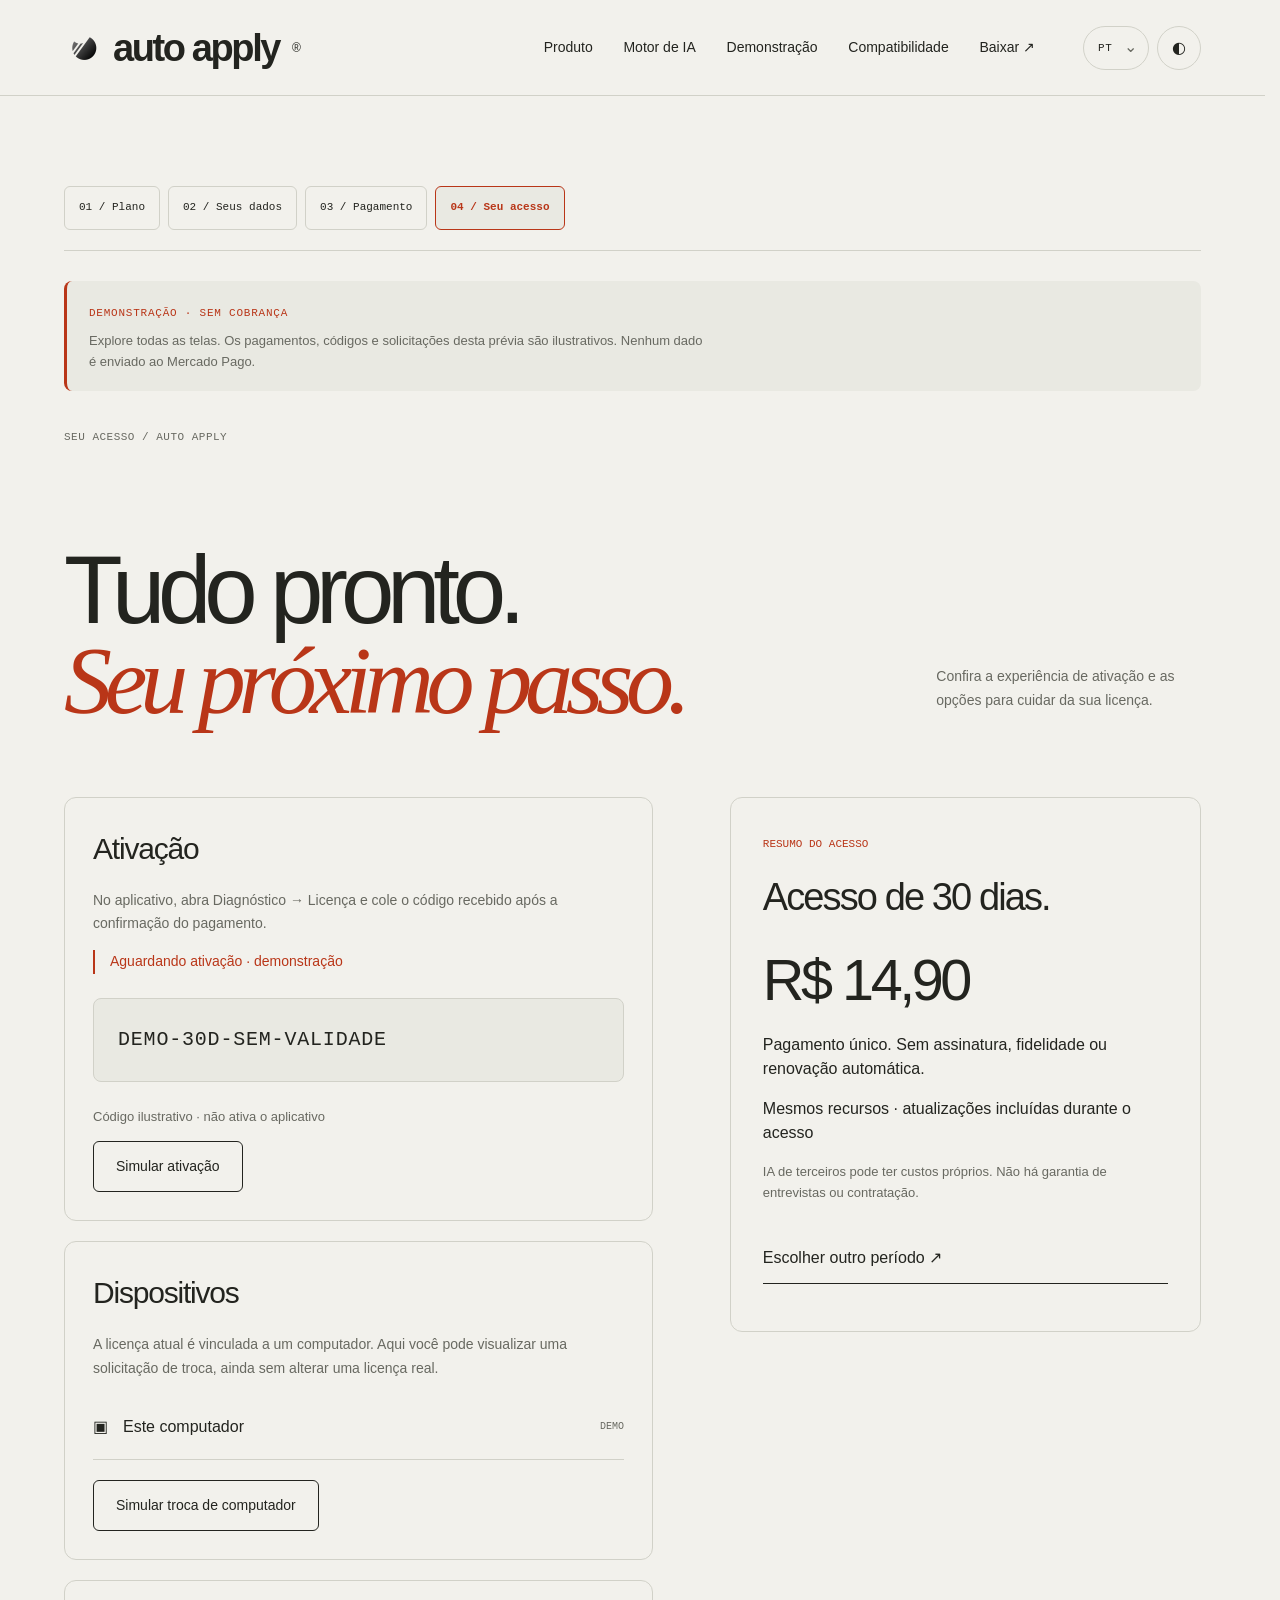
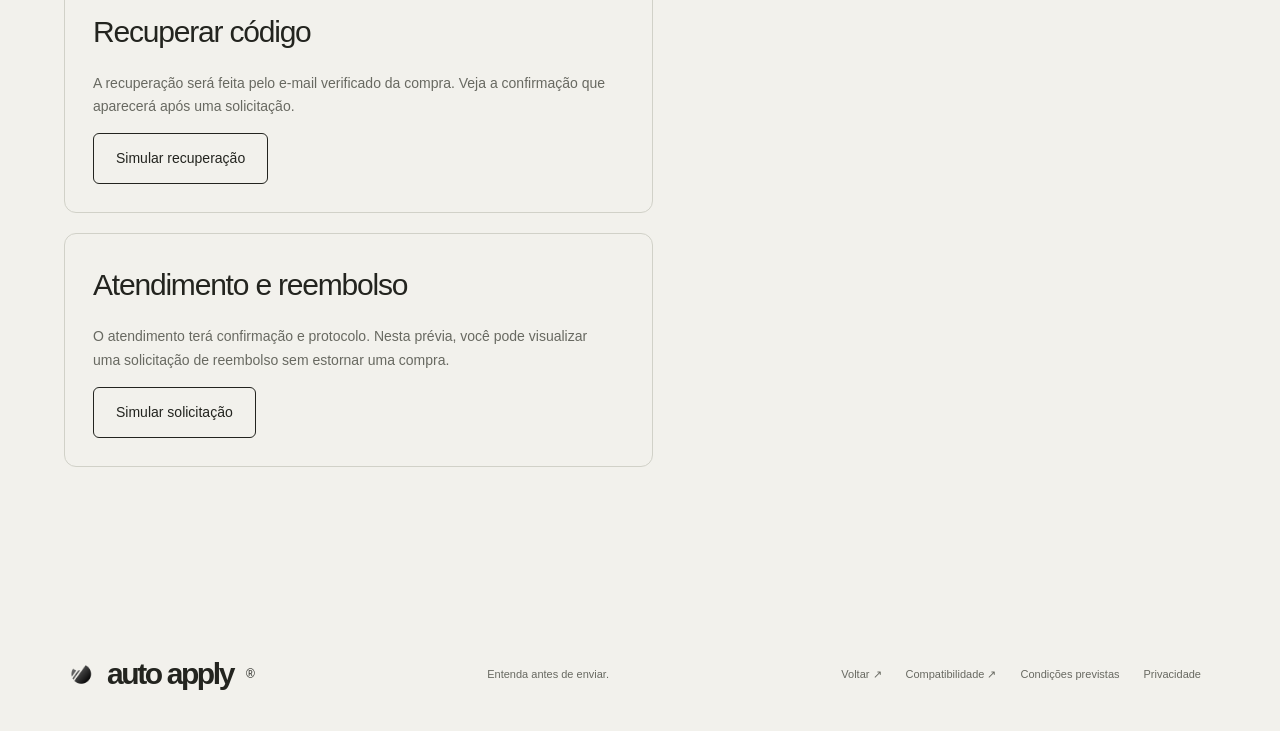
==== commit 0456d873: "Refine responsive navigation, access cards and form feedback" ====
--- a/docs/acesso.html
+++ b/docs/acesso.html
@@ -3,7 +3,7 @@
 <head>
 <meta charset="utf-8"><meta name="viewport" content="width=device-width,initial-scale=1"><script src="bootstrap.js"></script>
 <meta name="theme-color" content="#f2f1ec"><meta name="description" content="Prévia da ativação, dispositivos, recuperação de licença e atendimento do Auto Apply."><meta property="og:title" content="Seu acesso — Auto Apply"><meta property="og:description" content="Prévia da ativação, dispositivos, recuperação de licença e atendimento do Auto Apply."><meta property="og:locale" content="pt_BR"><meta property="og:image" content="https://souzaeu.github.io/Auto-apply-downloads/assets/app-icon.png"><title>Seu acesso — Auto Apply</title><link rel="icon" type="image/svg+xml" href="assets/app-icon.png"><link rel="apple-touch-icon" href="assets/app-icon.png"><link rel="stylesheet" href="style.css?v=214"><link rel="stylesheet" href="assets/commercial.css?v=220"><script src="planos.js?v=220" type="module"></script>
-<meta name="robots" content="noindex"><meta name="referrer" content="no-referrer"><script src="assets/commercial-preview.js?v=220" type="module"></script></head>
+<meta name="robots" content="noindex"><meta name="referrer" content="no-referrer"><script src="assets/commercial-preview.js?v=220" type="module"></script><link rel="stylesheet" href="refinements.css?v=221"></head>
 <body data-page="access"><a class="skip" data-i18n="skip" href="#main">Ir ao conteúdo</a>
 <header class="header"><a class="logo" href="./" aria-label="Auto Apply, início" data-i18n-aria-label="home"><img src="assets/app-icon.png" alt=""/>auto apply<sup>®</sup></a><nav class="nav" aria-label="Principal" data-i18n-aria-label="nav"><a href="./#visao" data-i18n="nav.vision">Produto</a><a href="./#motor" data-i18n="nav.process">Motor de IA</a><a href="./#demonstracao" data-i18n="nav.explorations">Demonstração</a><a href="compatibilidade.html" data-i18n="nav.compatibility">Compatibilidade</a><a href="./#download" data-i18n="plan.download">Baixar ↗</a></nav><div class="header-actions"><div class="preferences"><label class="language-control"><span class="sr-only" data-i18n="language">Idioma</span><select class="language-select" aria-label="Idioma" data-i18n-aria-label="language"><option value="pt-BR" lang="pt-BR">PT</option><option value="en" lang="en">EN</option><option value="es" lang="es">ES</option></select><span aria-hidden="true">⌄</span></label><button class="theme-toggle" type="button" aria-label="Ativar tema escuro">◐</button></div></div><a class="plan-back" href="./" data-i18n="plan.back">Voltar ↗</a></header>
 <main id="main" class="plan-page wrap"><nav class="purchase-steps" aria-label="Etapas da compra" data-i18n-aria-label="preview.steps"><a href="planos.html?demo=1&plano=30" data-preview-link data-i18n="preview.step.plan">01 / Plano</a><a href="comprar.html?demo=1&plano=30" data-preview-link data-i18n="preview.step.buy">02 / Seus dados</a><a href="checkout.html?demo=1&plano=30" data-preview-link data-i18n="preview.step.checkout">03 / Pagamento</a><a href="acesso.html?demo=1&plano=30" data-preview-link aria-current="step" data-i18n="preview.step.access">04 / Seu acesso</a></nav><div class="preview-banner"><strong  data-i18n="preview.badge">DEMONSTRAÇÃO · SEM COBRANÇA</strong><p  data-i18n="preview.notice">Explore todas as telas. Os pagamentos, códigos e solicitações desta prévia são ilustrativos. Nenhum dado é enviado ao Mercado Pago.</p></div><div class="section-tag"><span  data-i18n="access.tag">SEU ACESSO / AUTO APPLY</span></div><div class="plan-head"><h1  data-i18n="access.title">Tudo pronto.<br><em>Seu próximo passo.</em></h1><p  data-i18n="access.intro">Confira a experiência de ativação e as opções para cuidar da sua licença.</p></div><div class="purchase-layout"><section class="access-sections"><article><h2  data-i18n="access.activate">Ativação</h2><p  data-i18n="access.activateBody">No aplicativo, abra Diagnóstico → Licença e cole o código recebido após a confirmação do pagamento.</p><p id="preview-activation-state" class="access-state" role="status" data-i18n="access.waiting">Aguardando ativação · demonstração</p><code class="license-output" id="preview-access-code">DEMO-30D-SEM-VALIDADE</code><p class="commercial-fine" data-i18n="preview.code">Código ilustrativo · não ativa o aplicativo</p><button type="button" data-local-action="activate" data-i18n="access.activateButton">Simular ativação</button></article><article><h2  data-i18n="access.devices">Dispositivos</h2><p  data-i18n="access.deviceBody">A licença atual é vinculada a um computador. Aqui você pode visualizar uma solicitação de troca, ainda sem alterar uma licença real.</p><div class="device-line"><span aria-hidden="true">▣</span><span  data-i18n="access.device">Este computador</span><small>DEMO</small></div><button type="button" data-local-action="devices" data-i18n="access.change">Simular troca de computador</button><p id="preview-devices-result" role="status" hidden data-result-key="access.changed"></p></article><article><h2  data-i18n="access.recover">Recuperar código</h2><p  data-i18n="access.recoverBody">A recuperação será feita pelo e-mail verificado da compra. Veja a confirmação que aparecerá após uma solicitação.</p><button type="button" data-local-action="recover" data-i18n="access.recoverButton">Simular recuperação</button><p id="preview-recover-result" role="status" hidden data-result-key="access.recovered"></p></article><article><h2  data-i18n="access.refund">Atendimento e reembolso</h2><p  data-i18n="access.refundBody">O atendimento terá confirmação e protocolo. Nesta prévia, você pode visualizar uma solicitação de reembolso sem estornar uma compra.</p><button type="button" data-local-action="refund" data-i18n="access.refundButton">Simular solicitação</button><p id="preview-refund-result" role="status" hidden data-result-key="access.refunded"></p></article></section><aside class="purchase-summary"><span class="plan-eyebrow" data-i18n="buy.summary">RESUMO DO ACESSO</span><h2 data-preview-duration data-i18n="plan.duration30">Acesso de 30 dias.</h2><p class="offer-price" data-preview-price>R$ 14,90</p><p  data-i18n="plan.payment">Pagamento único. Sem assinatura, fidelidade ou renovação automática.</p><p  data-i18n="plan.includes">Mesmos recursos · atualizações incluídas durante o acesso</p><p class="commercial-fine" data-i18n="buy.costs">IA de terceiros pode ter custos próprios. Não há garantia de entrevistas ou contratação.</p><a href="planos.html" class="plan-action" data-i18n="preview.restart">Escolher outro período ↗</a></aside></div></main><footer class="footer wrap"><a class="logo" href="./"><img src="assets/app-icon.png" alt=""/>auto apply<sup>®</sup></a><span data-i18n="footer.tagline">Entenda antes de enviar.</span><div><a href="./" data-i18n="plan.back">Voltar ↗</a><a href="compatibilidade.html" data-i18n="footer.compatibility">Compatibilidade ↗</a><a href="termos.html" data-i18n="preview.legal">Condições previstas</a><a href="privacidade.html" data-i18n="preview.privacy">Privacidade</a></div></footer>
--- a/docs/refinements.css
+++ b/docs/refinements.css
@@ -0,0 +1,78 @@
+/* Finishing touches shared by the product, compatibility and access pages. */
+:root { --focus-ring: var(--accent-text, var(--accent)); }
+input:focus-visible { outline: 2px solid var(--focus-ring); outline-offset: 4px; }
+a, button, input, select, summary { touch-action: manipulation; }
+.header { gap: 24px; }
+.header .logo { flex-shrink: 0; }
+.nav { gap: clamp(16px, 2.4vw, 36px); }
+.nav a { white-space: nowrap; padding-block: 10px; }
+.footer { gap: 24px; }
+.footer > div { gap: 12px 24px; }
+.footer > div a { padding-block: 8px; }
+.plan-head p { max-width: 34ch; line-height: 1.75; }
+.plan-head h1 { overflow-wrap: break-word; }
+.plan-faq summary { min-height: 56px; padding-block: 18px; padding-right: 32px; }
+.plan-faq details p { max-width: 78ch; line-height: 1.75; padding-bottom: 8px; }
+.offer-card, .purchase-summary, .payment-choice { border-radius: 12px; }
+.offer-card p { line-height: 1.7; }
+.offer-card .plan-action { padding-block: 16px; }
+.commercial-notice, .preview-banner { border-radius: 8px; }
+.purchase-summary { position: sticky; top: 120px; }
+.purchase-summary .offer-price { font-variant-numeric: tabular-nums; }
+.purchase-steps { gap: 8px; }
+.purchase-steps a { display: flex; align-items: center; min-height: 44px; padding: 10px 14px; border: 1px solid var(--line); border-radius: 6px; }
+.purchase-steps a[aria-current] { border-color: var(--accent-text); background: var(--surface, var(--paper)); font-weight: 700; }
+#checkout-form input[type=email] { min-height: 48px; border-radius: 6px; }
+#checkout-form input[type=checkbox] { accent-color: var(--accent-text); }
+#checkout-form .terms-check { margin-block: 28px; }
+#checkout-msg:empty { display: none; }
+.license-output { border-radius: 8px; background: var(--surface, var(--paper)); font-size: clamp(15px, 2vw, 20px); line-height: 1.7; letter-spacing: .04em; }
+.access-sections article { padding: 28px; border: 1px solid var(--line); border-radius: 12px; margin-bottom: 20px; }
+.access-sections article > p { max-width: 66ch; }
+.access-sections article > p:last-child { margin-bottom: 0; }
+.access-sections button, .method-options button, #pay-button, #retry-payment, #copy-license, .preview-primary { min-height: 48px; border-radius: 6px; line-height: 1.5; }
+.access-sections button:hover:enabled, .method-options button:hover:enabled { border-color: var(--accent-text); }
+.access-sections button:disabled { opacity: .55; cursor: default; }
+.access-sections [data-result-key]:not([hidden]) { padding: 12px 14px; border-left: 2px solid var(--accent-text); background: var(--surface, var(--paper)); }
+.preview-scenarios label { display: flex; flex-wrap: wrap; gap: 10px; align-items: center; }
+.preview-scenarios select { min-height: 44px; border-radius: 6px; }
+@media (max-width: 1100px) {
+  body:not([data-page]) .header .nav { display: none; }
+  body:not([data-page]) .menu-button { display: inline-flex; align-items: center; gap: 10px; min-height: 44px; padding: 10px 14px; border: 1px solid var(--line); border-radius: 30px; font-size: 12px; }
+  body[data-page] .header { display: grid; grid-template-columns: minmax(0, 1fr) auto; height: auto; min-height: 90px; padding-block: 16px 8px; gap: 8px 16px; }
+  body[data-page] .header-actions { margin-left: 0; }
+  body[data-page] .header .logo { font-size: clamp(24px, 4vw, 38px); }
+  body[data-page] .header .logo img { width: 30px; height: 30px; }
+  body[data-page] .header .nav { display: flex; grid-column: 1 / -1; grid-row: 2; overflow-x: auto; gap: 22px; font-size: 12px; margin: 0; }
+  body[data-page] .header .theme-toggle { display: grid; }
+  body[data-page] .plan-back { display: none; }
+  .purchase-summary { position: static; }
+}
+@media (max-width: 800px) {
+  .plan-page { padding-top: 56px; padding-bottom: 72px; }
+  .plan-head { margin-top: 36px; }
+  .plan-head h1 { font-size: clamp(46px, 11vw, 82px); }
+  .plan-head p { max-width: 48ch; }
+  .purchase-steps { display: grid; grid-template-columns: repeat(2, minmax(0, 1fr)); font-size: 10px; }
+  .purchase-steps a { padding: 10px; }
+  .access-sections article { padding: 22px; }
+  .access-sections h2 { font-size: 26px; }
+  .purchase-layout { gap: 24px; }
+  .footer { align-items: start; }
+  .footer > div { gap: 8px 20px; }
+}
+@media (max-width: 400px) {
+  body:not([data-page]) .header { gap: 8px; }
+  body:not([data-page]) .header .logo { font-size: 24px; gap: 5px; }
+  body:not([data-page]) .header .logo img { width: 26px; height: 26px; padding: 2px; }
+  body:not([data-page]) .header .logo sup { margin-left: 0; }
+  body:not([data-page]) .header-actions { gap: 6px; }
+  body:not([data-page]) .menu-button { padding: 10px; gap: 8px; }
+  body[data-page] .header { padding-inline: 18px; column-gap: 8px; }
+  body[data-page] .header .logo { font-size: 25px; gap: 6px; }
+  body[data-page] .header .logo sup { font-size: 9px; margin-left: 0; }
+  body[data-page] .language-control select { min-width: 50px; }
+  .access-sections article, .purchase-summary, .payment-choice { padding: 18px; }
+  .access-sections button { padding-inline: 14px; max-width: 100%; }
+  .method-options { grid-template-columns: 1fr; }
+}
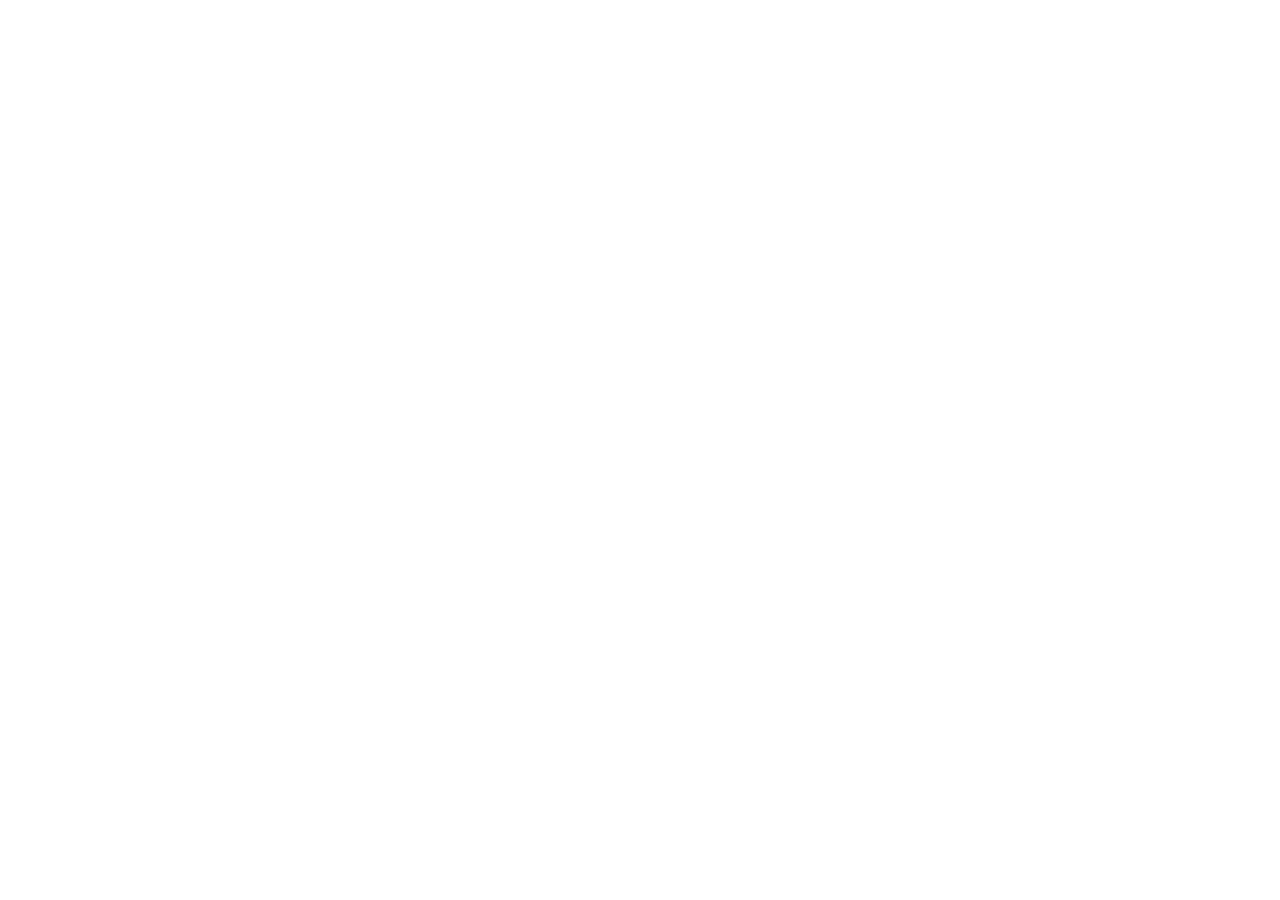
==== commit b328ea4f: "Replace access codes with account subscription" ====
--- a/docs/acesso.html
+++ b/docs/acesso.html
@@ -1,10 +1 @@
-<!doctype html>
-<html lang="pt-BR">
-<head>
-<meta charset="utf-8"><meta name="viewport" content="width=device-width,initial-scale=1"><script src="bootstrap.js"></script>
-<meta name="theme-color" content="#f2f1ec"><meta name="description" content="Prévia da ativação, dispositivos, recuperação de licença e atendimento do Auto Apply."><meta property="og:title" content="Seu acesso — Auto Apply"><meta property="og:description" content="Prévia da ativação, dispositivos, recuperação de licença e atendimento do Auto Apply."><meta property="og:locale" content="pt_BR"><meta property="og:image" content="https://souzaeu.github.io/Auto-apply-downloads/assets/app-icon.png"><title>Seu acesso — Auto Apply</title><link rel="icon" type="image/svg+xml" href="assets/app-icon.png"><link rel="apple-touch-icon" href="assets/app-icon.png"><link rel="stylesheet" href="style.css?v=214"><link rel="stylesheet" href="assets/commercial.css?v=220"><script src="planos.js?v=220" type="module"></script>
-<meta name="robots" content="noindex"><meta name="referrer" content="no-referrer"><script src="assets/commercial-preview.js?v=220" type="module"></script><link rel="stylesheet" href="refinements.css?v=221"></head>
-<body data-page="access"><a class="skip" data-i18n="skip" href="#main">Ir ao conteúdo</a>
-<header class="header"><a class="logo" href="./" aria-label="Auto Apply, início" data-i18n-aria-label="home"><img src="assets/app-icon.png" alt=""/>auto apply<sup>®</sup></a><nav class="nav" aria-label="Principal" data-i18n-aria-label="nav"><a href="./#visao" data-i18n="nav.vision">Produto</a><a href="./#motor" data-i18n="nav.process">Motor de IA</a><a href="./#demonstracao" data-i18n="nav.explorations">Demonstração</a><a href="compatibilidade.html" data-i18n="nav.compatibility">Compatibilidade</a><a href="./#download" data-i18n="plan.download">Baixar ↗</a></nav><div class="header-actions"><div class="preferences"><label class="language-control"><span class="sr-only" data-i18n="language">Idioma</span><select class="language-select" aria-label="Idioma" data-i18n-aria-label="language"><option value="pt-BR" lang="pt-BR">PT</option><option value="en" lang="en">EN</option><option value="es" lang="es">ES</option></select><span aria-hidden="true">⌄</span></label><button class="theme-toggle" type="button" aria-label="Ativar tema escuro">◐</button></div></div><a class="plan-back" href="./" data-i18n="plan.back">Voltar ↗</a></header>
-<main id="main" class="plan-page wrap"><nav class="purchase-steps" aria-label="Etapas da compra" data-i18n-aria-label="preview.steps"><a href="planos.html?demo=1&plano=30" data-preview-link data-i18n="preview.step.plan">01 / Plano</a><a href="comprar.html?demo=1&plano=30" data-preview-link data-i18n="preview.step.buy">02 / Seus dados</a><a href="checkout.html?demo=1&plano=30" data-preview-link data-i18n="preview.step.checkout">03 / Pagamento</a><a href="acesso.html?demo=1&plano=30" data-preview-link aria-current="step" data-i18n="preview.step.access">04 / Seu acesso</a></nav><div class="preview-banner"><strong  data-i18n="preview.badge">DEMONSTRAÇÃO · SEM COBRANÇA</strong><p  data-i18n="preview.notice">Explore todas as telas. Os pagamentos, códigos e solicitações desta prévia são ilustrativos. Nenhum dado é enviado ao Mercado Pago.</p></div><div class="section-tag"><span  data-i18n="access.tag">SEU ACESSO / AUTO APPLY</span></div><div class="plan-head"><h1  data-i18n="access.title">Tudo pronto.<br><em>Seu próximo passo.</em></h1><p  data-i18n="access.intro">Confira a experiência de ativação e as opções para cuidar da sua licença.</p></div><div class="purchase-layout"><section class="access-sections"><article><h2  data-i18n="access.activate">Ativação</h2><p  data-i18n="access.activateBody">No aplicativo, abra Diagnóstico → Licença e cole o código recebido após a confirmação do pagamento.</p><p id="preview-activation-state" class="access-state" role="status" data-i18n="access.waiting">Aguardando ativação · demonstração</p><code class="license-output" id="preview-access-code">DEMO-30D-SEM-VALIDADE</code><p class="commercial-fine" data-i18n="preview.code">Código ilustrativo · não ativa o aplicativo</p><button type="button" data-local-action="activate" data-i18n="access.activateButton">Simular ativação</button></article><article><h2  data-i18n="access.devices">Dispositivos</h2><p  data-i18n="access.deviceBody">A licença atual é vinculada a um computador. Aqui você pode visualizar uma solicitação de troca, ainda sem alterar uma licença real.</p><div class="device-line"><span aria-hidden="true">▣</span><span  data-i18n="access.device">Este computador</span><small>DEMO</small></div><button type="button" data-local-action="devices" data-i18n="access.change">Simular troca de computador</button><p id="preview-devices-result" role="status" hidden data-result-key="access.changed"></p></article><article><h2  data-i18n="access.recover">Recuperar código</h2><p  data-i18n="access.recoverBody">A recuperação será feita pelo e-mail verificado da compra. Veja a confirmação que aparecerá após uma solicitação.</p><button type="button" data-local-action="recover" data-i18n="access.recoverButton">Simular recuperação</button><p id="preview-recover-result" role="status" hidden data-result-key="access.recovered"></p></article><article><h2  data-i18n="access.refund">Atendimento e reembolso</h2><p  data-i18n="access.refundBody">O atendimento terá confirmação e protocolo. Nesta prévia, você pode visualizar uma solicitação de reembolso sem estornar uma compra.</p><button type="button" data-local-action="refund" data-i18n="access.refundButton">Simular solicitação</button><p id="preview-refund-result" role="status" hidden data-result-key="access.refunded"></p></article></section><aside class="purchase-summary"><span class="plan-eyebrow" data-i18n="buy.summary">RESUMO DO ACESSO</span><h2 data-preview-duration data-i18n="plan.duration30">Acesso de 30 dias.</h2><p class="offer-price" data-preview-price>R$ 14,90</p><p  data-i18n="plan.payment">Pagamento único. Sem assinatura, fidelidade ou renovação automática.</p><p  data-i18n="plan.includes">Mesmos recursos · atualizações incluídas durante o acesso</p><p class="commercial-fine" data-i18n="buy.costs">IA de terceiros pode ter custos próprios. Não há garantia de entrevistas ou contratação.</p><a href="planos.html" class="plan-action" data-i18n="preview.restart">Escolher outro período ↗</a></aside></div></main><footer class="footer wrap"><a class="logo" href="./"><img src="assets/app-icon.png" alt=""/>auto apply<sup>®</sup></a><span data-i18n="footer.tagline">Entenda antes de enviar.</span><div><a href="./" data-i18n="plan.back">Voltar ↗</a><a href="compatibilidade.html" data-i18n="footer.compatibility">Compatibilidade ↗</a><a href="termos.html" data-i18n="preview.legal">Condições previstas</a><a href="privacidade.html" data-i18n="preview.privacy">Privacidade</a></div></footer>
-</body></html>
+<!doctype html><html lang="pt-BR"><head><meta charset="utf-8"><meta name="viewport" content="width=device-width,initial-scale=1"><meta http-equiv="refresh" content="0;url=https://cv-auto.freshpike132.chatgpt.site/conta"><meta name="robots" content="noindex"><title>Seu acesso — Auto Apply</title><link rel="stylesheet" href="style.css?v=214"></head><body><main class="wrap" style="padding-top:15vh"><div class="section-tag"><span>CONTA / AUTO APPLY</span></div><div class="plan-head"><h1>Agora tudo fica<br><em>na sua conta.</em></h1><p>Conecte o aplicativo e gerencie o computador ativo pela área da conta.</p></div><p><a class="plan-action" href="https://cv-auto.freshpike132.chatgpt.site/conta">Abrir minha conta ↗</a></p></main></body></html>
